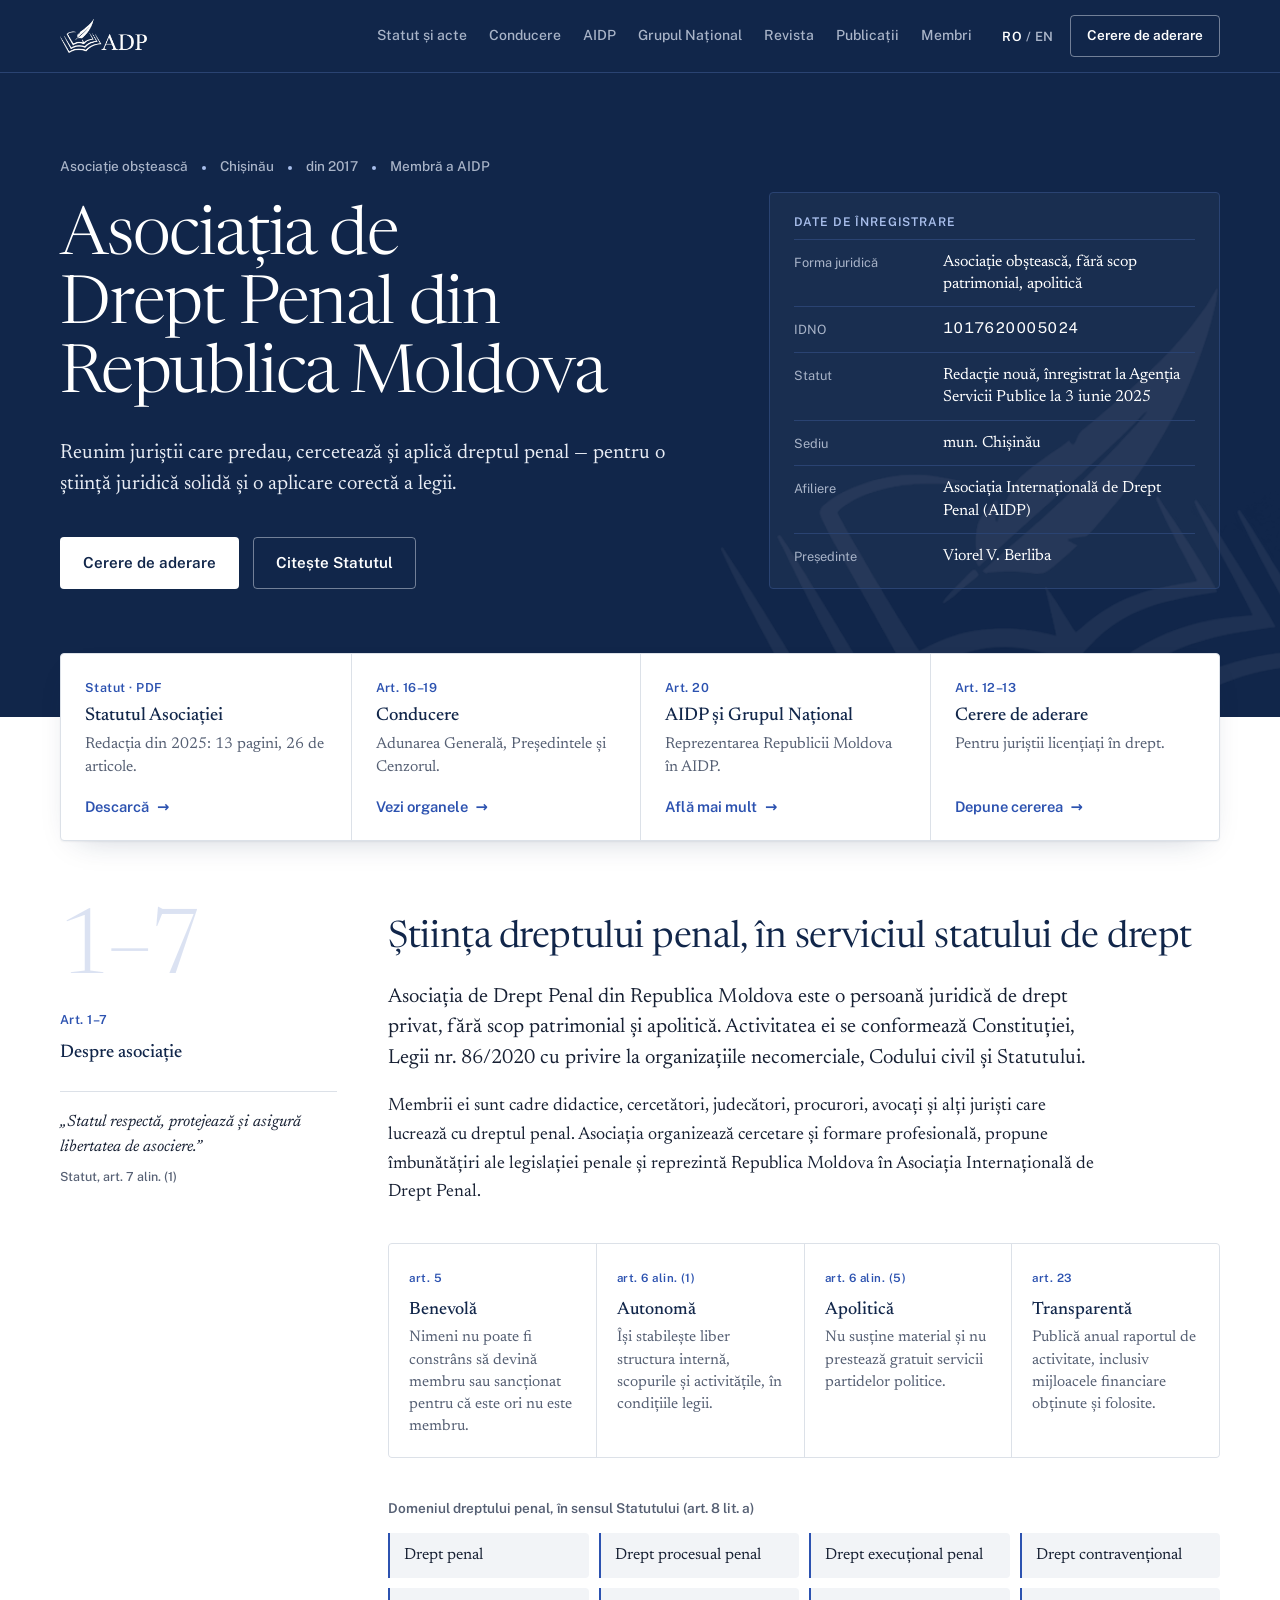
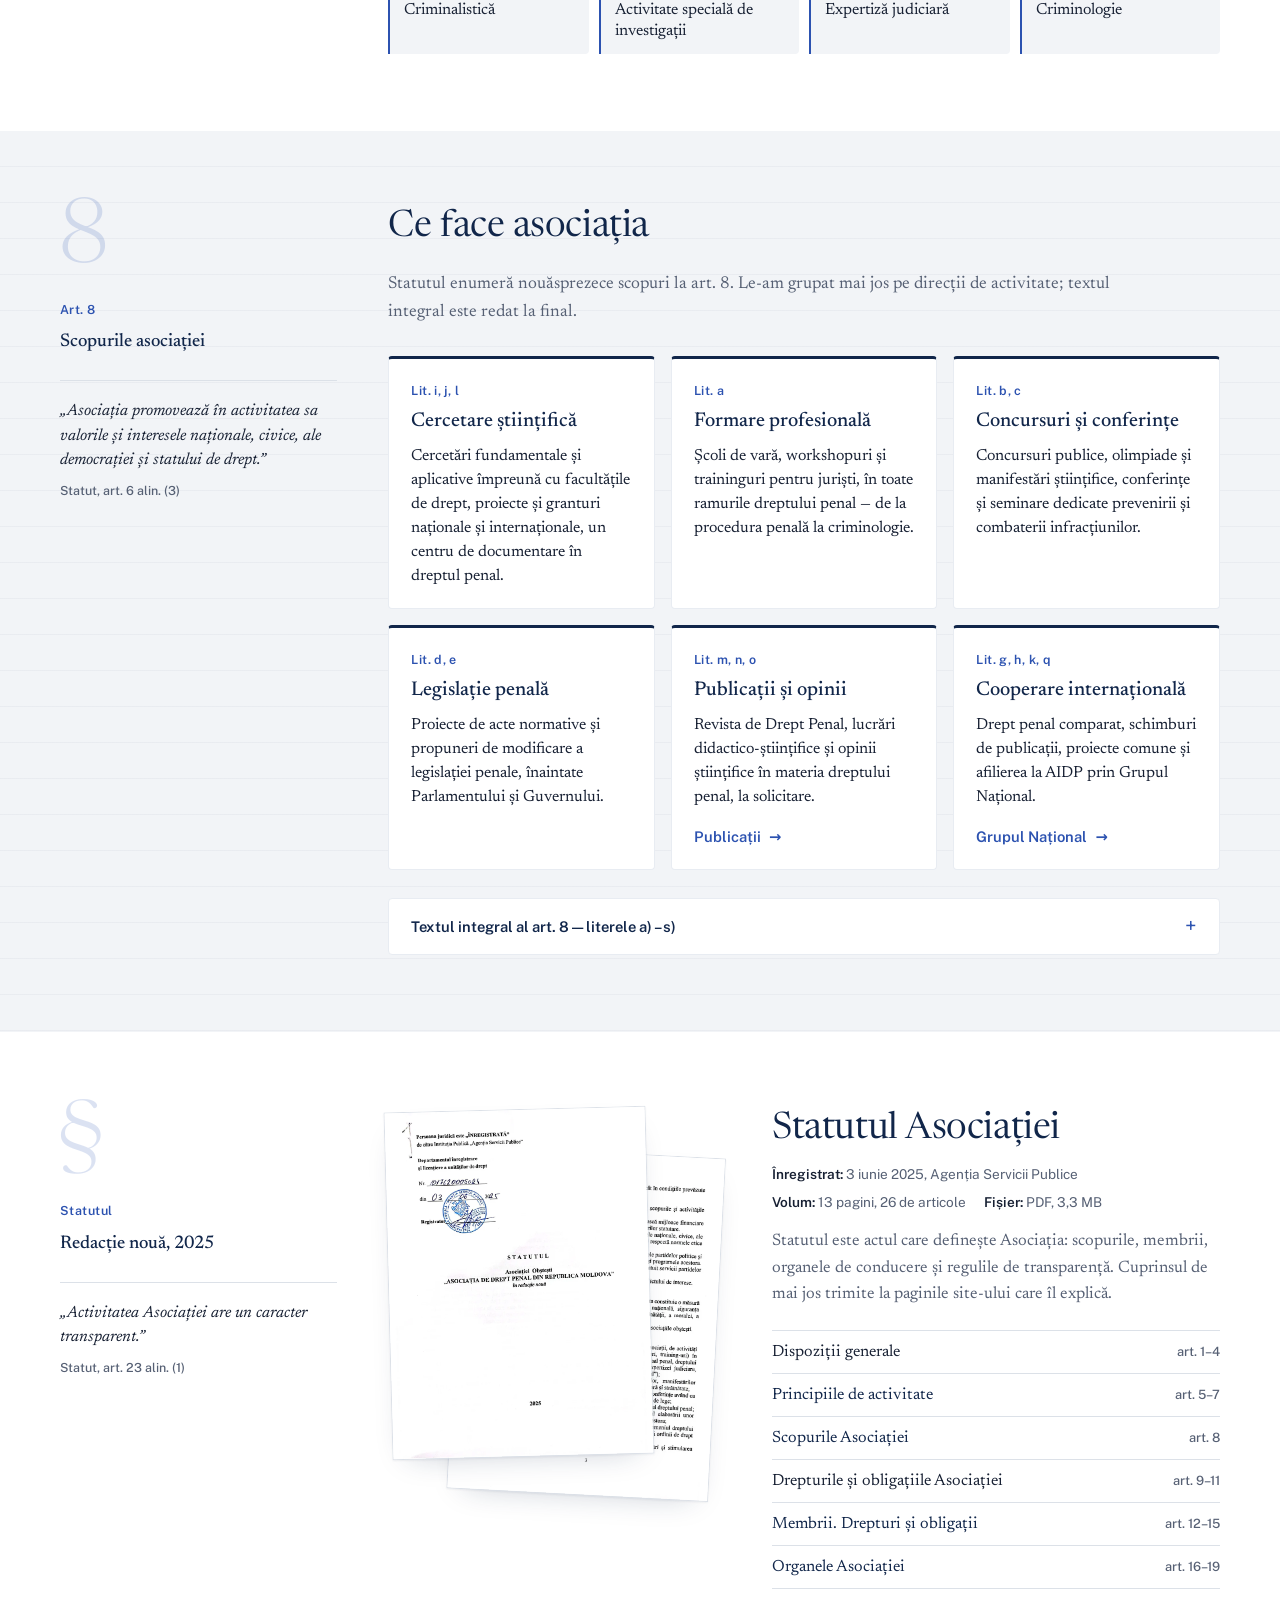
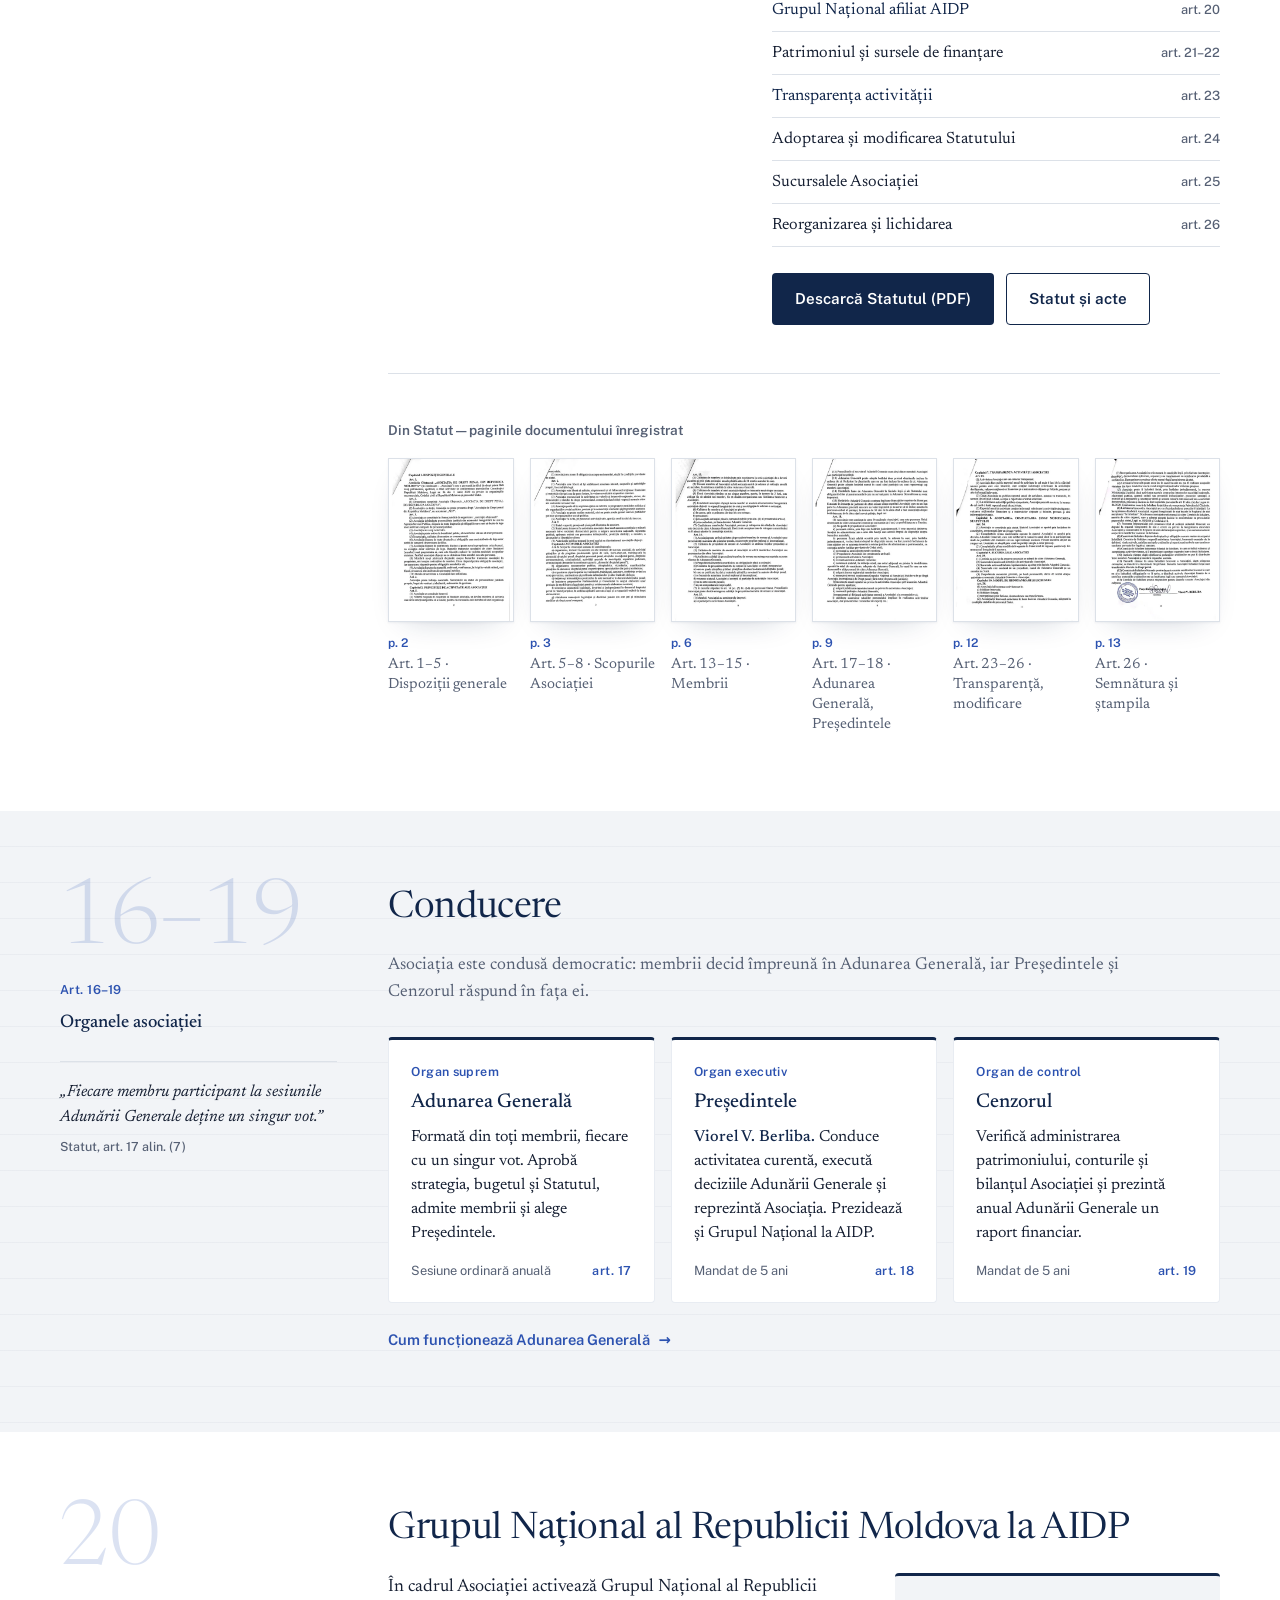
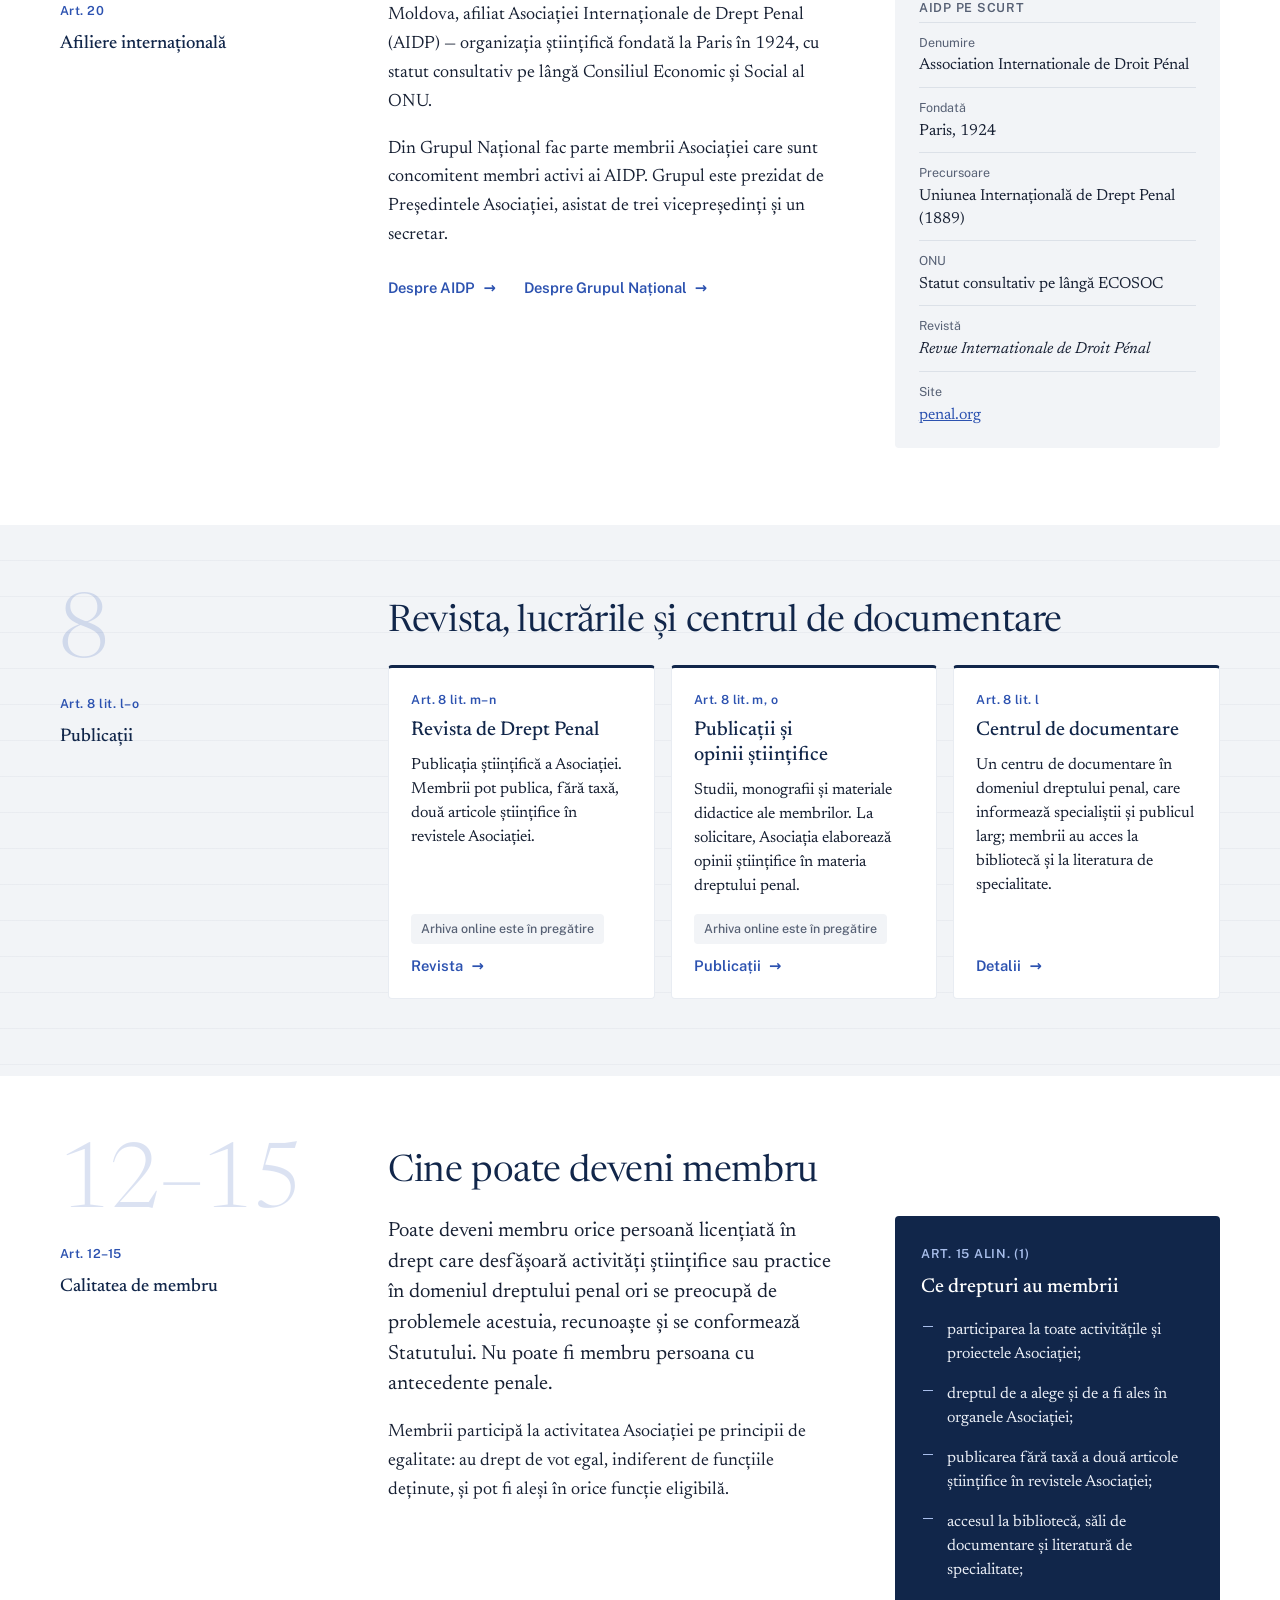
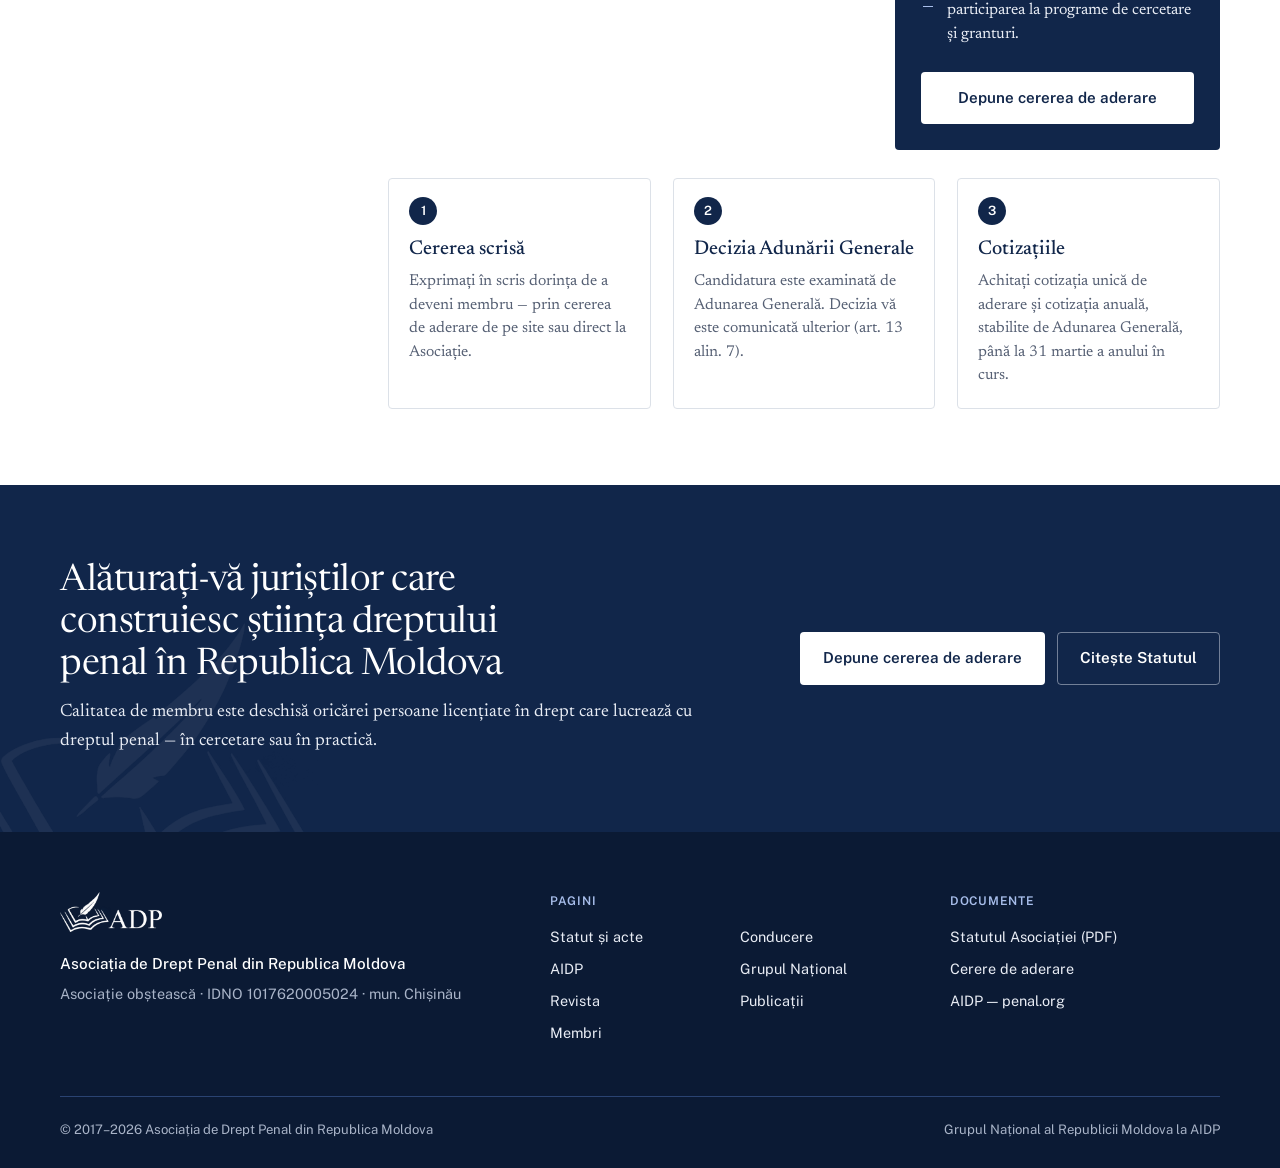
==== index.html @ d029c0fa "Redesign site around the Statute: light, dense, institutional Replace the dark cinematic theme, gold" ====
<!DOCTYPE html>
<html lang="ro" class="no-js">
<head>
<meta charset="UTF-8" />
<meta name="viewport" content="width=device-width, initial-scale=1" />
<title data-i18n="meta.index">Asociația de Drept Penal din Republica Moldova</title>
<meta name="description" content="Asociația de Drept Penal din Republica Moldova (ADP) — asociație obștească științifică și apolitică a juriștilor din domeniul dreptului penal. Grupul Național al Republicii Moldova la AIDP." />
<meta name="theme-color" content="#11264a" />
<meta property="og:title" content="Asociația de Drept Penal din Republica Moldova" />
<meta property="og:description" content="Asociația de Drept Penal din Republica Moldova (ADP) — asociație obștească științifică și apolitică a juriștilor din domeniul dreptului penal. Grupul Național al Republicii Moldova la AIDP." />
<meta property="og:type" content="website" />
<meta property="og:image" content="https://adprm.md/assets/img/og.png" />
<link rel="icon" type="image/png" href="assets/img/favicon.png" />
<link rel="preconnect" href="https://fonts.googleapis.com" />
<link rel="preconnect" href="https://fonts.gstatic.com" crossorigin />
<link href="https://fonts.googleapis.com/css2?family=Newsreader:ital,opsz,wght@0,6..72,300..600;1,6..72,300..500&amp;family=Public+Sans:wght@400;500;600&amp;display=swap" rel="stylesheet" />
<link rel="stylesheet" href="assets/css/styles.css" />
<script>document.documentElement.className="js";</script>
</head>
<body>
<a class="skip" href="#continut" data-i18n="ui.skip">Salt la conținut</a>
<header class="site-header" id="header">
  <div class="wrap site-header__bar">
    <a class="brand" href="index.html" aria-label="Asociația de Drept Penal — pagina principală"><img src="assets/img/adp-logo-alb.png" alt="ADP" width="87" height="34" /></a>
    <nav class="menu" id="menu" aria-label="Navigare principală">
      <a href="acte.html" data-i18n="nav.acte">Statut și acte</a>
      <a href="conducere.html" data-i18n="nav.conducere">Conducere</a>
      <a href="aidp.html" data-i18n="nav.aidp">AIDP</a>
      <a href="grup-national.html" data-i18n="nav.gn">Grupul Național</a>
      <a href="revista.html" data-i18n="nav.revista">Revista</a>
      <a href="publicatii.html" data-i18n="nav.publicatii">Publicații</a>
      <a href="membri.html" data-i18n="nav.membri">Membri</a>
      <a class="menu__cta" href="membri.html#aderare" data-i18n="nav.cta">Cerere de aderare</a>
    </nav>
    <div class="tools">
      <button class="lang" id="lang" type="button" aria-label="Schimbă limba / Switch language"><span data-l="ro">RO</span> / <span data-l="en">EN</span></button>
      <a class="btn btn-ghost" href="membri.html#aderare" data-i18n="nav.cta">Cerere de aderare</a>
      <button class="burger" id="burger" type="button" aria-label="Meniu" aria-expanded="false" aria-controls="menu"><span></span><span></span><span></span></button>
    </div>
  </div>
</header>
<main id="continut">
<section class="hero">
  <img class="hero__mark" src="assets/img/adp-semn-alb.png" alt="" aria-hidden="true" width="574" height="481" />
  <div class="wrap hero__grid">
    <div>
      <p class="hero__kicker"><span data-i18n="hero.k1">Asociație obștească</span><span data-i18n="hero.k2">Chișinău</span><span data-i18n="hero.k3">din 2017</span><span data-i18n="hero.k4">Membră a AIDP</span></p>
      <h1 class="display" data-i18n="hero.title">Asociația de Drept Penal din Republica Moldova</h1>
      <p class="hero__lead" data-i18n="hero.lead">Reunim juriștii care predau, cercetează și aplică dreptul penal — pentru o știință juridică solidă și o aplicare corectă a legii.</p>
      <div class="hero__actions">
        <a class="btn btn-light" href="membri.html#aderare" data-i18n="hero.cta1">Cerere de aderare</a>
        <a class="btn btn-ghost" href="assets/docs/statutul-adp-2025.pdf" data-i18n="hero.cta2">Citește Statutul</a>
      </div>
    </div>
    <div class="registry">
      <p class="registry__title" data-i18n="reg.title">Date de înregistrare</p>
      <dl>
        <div><dt data-i18n="reg.form.k">Forma juridică</dt><dd data-i18n="reg.form.v">Asociație obștească, fără scop patrimonial, apolitică</dd></div>
        <div><dt>IDNO</dt><dd class="num">1017620005024</dd></div>
        <div><dt data-i18n="reg.statut.k">Statut</dt><dd data-i18n="reg.statut.v">Redacție nouă, înregistrat la Agenția Servicii Publice la 3 iunie 2025</dd></div>
        <div><dt data-i18n="reg.seat.k">Sediu</dt><dd data-i18n="reg.seat.v">mun. Chișinău</dd></div>
        <div><dt data-i18n="reg.aff.k">Afiliere</dt><dd data-i18n="reg.aff.v">Asociația Internațională de Drept Penal (AIDP)</dd></div>
        <div><dt data-i18n="reg.pres.k">Președinte</dt><dd>Viorel V. Berliba</dd></div>
      </dl>
    </div>
  </div>
</section>

<div class="quick">
  <div class="wrap">
    <nav class="quick__grid" aria-label="Acces rapid">
      <a href="assets/docs/statutul-adp-2025.pdf"><span class="cite" data-i18n="q.1.tag">Statut · PDF</span><span class="h3" data-i18n="q.1.t">Statutul Asociației</span><p data-i18n="q.1.d">Redacția din 2025: 13 pagini, 26 de articole.</p><span class="arrow" data-i18n="q.1.l">Descarcă</span></a>
      <a href="conducere.html"><span class="cite" data-i18n="q.2.tag">Art. 16–19</span><span class="h3" data-i18n="q.2.t">Conducere</span><p data-i18n="q.2.d">Adunarea Generală, Președintele și Cenzorul.</p><span class="arrow" data-i18n="q.2.l">Vezi organele</span></a>
      <a href="grup-national.html"><span class="cite" data-i18n="q.3.tag">Art. 20</span><span class="h3" data-i18n="q.3.t">AIDP și Grupul Național</span><p data-i18n="q.3.d">Reprezentarea Republicii Moldova în AIDP.</p><span class="arrow" data-i18n="q.3.l">Află mai mult</span></a>
      <a href="membri.html#aderare"><span class="cite" data-i18n="q.4.tag">Art. 12–13</span><span class="h3" data-i18n="q.4.t">Cerere de aderare</span><p data-i18n="q.4.d">Pentru juriștii licențiați în drept.</p><span class="arrow" data-i18n="q.4.l">Depune cererea</span></a>
    </nav>
  </div>
</div>

<section class="sec" id="despre">
  <div class="wrap folio">
    <div class="folio__margin"><div class="folio__margin-inner">
      <span class="folio__num" aria-hidden="true">1–7</span>
      <span class="cite" data-i18n="home.about.c">Art. 1–7</span>
      <span class="cite-name" data-i18n="home.about.n">Despre asociație</span>
      <p class="gloss"><q data-i18n="gl.art7">Statul respectă, protejează și asigură libertatea de asociere.</q><span data-i18n="gl.art7.src">Statut, art. 7 alin. (1)</span></p>
    </div></div>
    <div class="folio__main">
      <h2 class="h2" data-i18n="home.about.t">Știința dreptului penal, în serviciul statului de drept</h2>
      <div class="prose">
        <p class="lead" data-i18n="home.about.p1">Asociația de Drept Penal din Republica Moldova este o persoană juridică de drept privat, fără scop patrimonial și apolitică. Activitatea ei se conformează Constituției, Legii nr. 86/2020 cu privire la organizațiile necomerciale, Codului civil și Statutului.</p>
        <p data-i18n="home.about.p2">Membrii ei sunt cadre didactice, cercetători, judecători, procurori, avocați și alți juriști care lucrează cu dreptul penal. Asociația organizează cercetare și formare profesională, propune îmbunătățiri ale legislației penale și reprezintă Republica Moldova în Asociația Internațională de Drept Penal.</p>
      </div>
      <ul class="principles">
        <li><span class="cite" data-i18n="pr.art.1">art. 5</span><h3 class="h3" data-i18n="pr.1.t">Benevolă</h3><p data-i18n="pr.1.d">Nimeni nu poate fi constrâns să devină membru sau sancționat pentru că este ori nu este membru.</p></li>
        <li><span class="cite" data-i18n="pr.art.2">art. 6 alin. (1)</span><h3 class="h3" data-i18n="pr.2.t">Autonomă</h3><p data-i18n="pr.2.d">Își stabilește liber structura internă, scopurile și activitățile, în condițiile legii.</p></li>
        <li><span class="cite" data-i18n="pr.art.3">art. 6 alin. (5)</span><h3 class="h3" data-i18n="pr.3.t">Apolitică</h3><p data-i18n="pr.3.d">Nu susține material și nu prestează gratuit servicii partidelor politice.</p></li>
        <li><span class="cite" data-i18n="pr.art.4">art. 23</span><h3 class="h3" data-i18n="pr.4.t">Transparentă</h3><p data-i18n="pr.4.d">Publică anual raportul de activitate, inclusiv mijloacele financiare obținute și folosite.</p></li>
      </ul>
      <p class="domains-label" data-i18n="dom.label">Domeniul dreptului penal, în sensul Statutului (art. 8 lit. a)</p>
      <ul class="domains">
        <li><span data-i18n="dom.1">Drept penal</span></li>
        <li><span data-i18n="dom.2">Drept procesual penal</span></li>
        <li><span data-i18n="dom.3">Drept execuțional penal</span></li>
        <li><span data-i18n="dom.4">Drept contravențional</span></li>
        <li><span data-i18n="dom.5">Criminalistică</span></li>
        <li><span data-i18n="dom.6">Activitate specială de investigații</span></li>
        <li><span data-i18n="dom.7">Expertiză judiciară</span></li>
        <li><span data-i18n="dom.8">Criminologie</span></li>
      </ul>
    </div>
  </div>
</section>

<section class="sec sec-tint" id="activitate">
  <div class="wrap folio">
    <div class="folio__margin"><div class="folio__margin-inner">
      <span class="folio__num" aria-hidden="true">8</span>
      <span class="cite" data-i18n="home.goals.c">Art. 8</span>
      <span class="cite-name" data-i18n="home.goals.n">Scopurile asociației</span>
      <p class="gloss"><q data-i18n="gl.art6">Asociația promovează în activitatea sa valorile și interesele naționale, civice, ale democrației și statului de drept.</q><span data-i18n="gl.art6.src">Statut, art. 6 alin. (3)</span></p>
    </div></div>
    <div class="folio__main">
      <h2 class="h2" data-i18n="home.goals.t">Ce face asociația</h2>
      <p class="intro" data-i18n="home.goals.p">Statutul enumeră nouăsprezece scopuri la art. 8. Le-am grupat mai jos pe direcții de activitate; textul integral este redat la final.</p>
      <div class="cards">
        <article class="card"><span class="card__tag" data-i18n="act.1.tag">Lit. i, j, l</span><h3 class="h3" data-i18n="act.1.t">Cercetare științifică</h3><p data-i18n="act.1.d">Cercetări fundamentale și aplicative împreună cu facultățile de drept, proiecte și granturi naționale și internaționale, un centru de documentare în dreptul penal.</p></article>
        <article class="card"><span class="card__tag" data-i18n="act.2.tag">Lit. a</span><h3 class="h3" data-i18n="act.2.t">Formare profesională</h3><p data-i18n="act.2.d">Școli de vară, workshopuri și traininguri pentru juriști, în toate ramurile dreptului penal — de la procedura penală la criminologie.</p></article>
        <article class="card"><span class="card__tag" data-i18n="act.3.tag">Lit. b, c</span><h3 class="h3" data-i18n="act.3.t">Concursuri și conferințe</h3><p data-i18n="act.3.d">Concursuri publice, olimpiade și manifestări științifice, conferințe și seminare dedicate prevenirii și combaterii infracțiunilor.</p></article>
        <article class="card"><span class="card__tag" data-i18n="act.4.tag">Lit. d, e</span><h3 class="h3" data-i18n="act.4.t">Legislație penală</h3><p data-i18n="act.4.d">Proiecte de acte normative și propuneri de modificare a legislației penale, înaintate Parlamentului și Guvernului.</p></article>
        <article class="card"><span class="card__tag" data-i18n="act.5.tag">Lit. m, n, o</span><h3 class="h3" data-i18n="act.5.t">Publicații și opinii</h3><p data-i18n="act.5.d">Revista de Drept Penal, lucrări didactico-științifice și opinii științifice în materia dreptului penal, la solicitare.</p><div class="card__foot"><a class="arrow" href="publicatii.html" data-i18n="act.l5">Publicații</a></div></article>
        <article class="card"><span class="card__tag" data-i18n="act.6.tag">Lit. g, h, k, q</span><h3 class="h3" data-i18n="act.6.t">Cooperare internațională</h3><p data-i18n="act.6.d">Drept penal comparat, schimburi de publicații, proiecte comune și afilierea la AIDP prin Grupul Național.</p><div class="card__foot"><a class="arrow" href="grup-national.html" data-i18n="act.l6">Grupul Național</a></div></article>
      </div>
      <details class="fulltext">
        <summary><span data-i18n="art8.full">Textul integral al art. 8 — literele a) – s)</span></summary>
        <ol class="lit">
          <li><span class="lit__m">a)</span><p data-i18n="art8.a">organizarea de activități științifice și de pregătire profesională — școli de vară, workshopuri, traininguri — în domeniul dreptului penal;</p></li>
          <li><span class="lit__m">b)</span><p data-i18n="art8.b">organizarea de concursuri publice, olimpiade și manifestări științifice cu participarea specialiștilor din țară și din străinătate;</p></li>
          <li><span class="lit__m">c)</span><p data-i18n="art8.c">evenimente, seminare și conferințe având ca scop prevenirea, combaterea și profilaxia infracțiunilor;</p></li>
          <li><span class="lit__m">d)</span><p data-i18n="art8.d">inițierea și îmbunătățirea proiectelor de acte normative în domeniul dreptului penal;</p></li>
          <li><span class="lit__m">e)</span><p data-i18n="art8.e">înaintarea către Parlament și Guvern a propunerilor de modificare a legislației penale și colaborarea la elaborarea acestora;</p></li>
          <li><span class="lit__m">f)</span><p data-i18n="art8.f">stimularea cunoașterii legislației, doctrinei și jurisprudenței penale în rândul juriștilor, pentru aplicarea corectă a legii;</p></li>
          <li><span class="lit__m">g)</span><p data-i18n="art8.g">stimularea cunoașterii legislației și doctrinei penale din alte țări și a studiilor de drept penal comparat;</p></li>
          <li><span class="lit__m">h)</span><p data-i18n="art8.h">colaborarea cu asociații naționale și internaționale de profil, inclusiv prin schimburi de publicații;</p></li>
          <li><span class="lit__m">i)</span><p data-i18n="art8.i">participarea la proiecte de cercetare și granturi cu finanțare națională sau internațională;</p></li>
          <li><span class="lit__m">j)</span><p data-i18n="art8.j">cercetări fundamentale și aplicative în domeniul dreptului penal, în colaborare cu instituțiile de învățământ superior juridic;</p></li>
          <li><span class="lit__m">k)</span><p data-i18n="art8.k">afilierea la asociații naționale și internaționale de profil și încurajarea membrilor să li se alăture;</p></li>
          <li><span class="lit__m">l)</span><p data-i18n="art8.l">organizarea unui centru de documentare în domeniul dreptului penal, deschis specialiștilor și publicului larg;</p></li>
          <li><span class="lit__m">m)</span><p data-i18n="art8.m">editarea revistei Asociației și a lucrărilor cu caracter didactico-științific în materia dreptului penal;</p></li>
          <li><span class="lit__m">n)</span><p data-i18n="art8.n">difuzarea Revistei de Drept Penal și sprijinirea procurării de literatură juridică penală națională și străină;</p></li>
          <li><span class="lit__m">o)</span><p data-i18n="art8.o">elaborarea de opinii științifice și aplicative în materia dreptului penal, la solicitare;</p></li>
          <li><span class="lit__m">p)</span><p data-i18n="art8.p">implementarea de proiecte de dezvoltare transfrontalieră, social-economică și umanitară;</p></li>
          <li><span class="lit__m">q)</span><p data-i18n="art8.q">cooperarea și participarea la proiecte comune cu asociațiile internaționale și naționale;</p></li>
          <li><span class="lit__m">r)</span><p data-i18n="art8.r">oferirea de consultații juridice refugiaților și păturilor socialmente vulnerabile;</p></li>
          <li><span class="lit__m">s)</span><p data-i18n="art8.s">servicii de consultanță în elaborarea și implementarea proiectelor de dezvoltare social-economică, juridică și umanitară.</p></li>
        </ol>
      </details>
    </div>
  </div>
</section>

<section class="sec" id="statut">
  <div class="wrap folio">
    <div class="folio__margin"><div class="folio__margin-inner">
      <span class="folio__num" aria-hidden="true">§</span>
      <span class="cite" data-i18n="home.st.c">Statutul</span>
      <span class="cite-name" data-i18n="home.st.n">Redacție nouă, 2025</span>
      <p class="gloss"><q data-i18n="gl.art23">Activitatea Asociației are un caracter transparent.</q><span data-i18n="gl.art23.src">Statut, art. 23 alin. (1)</span></p>
    </div></div>
    <div class="folio__main">
      <div class="statute">
        <div class="stack">
          <a href="assets/docs/statutul-adp-2025.pdf" aria-label="Statutul Asociației (PDF)">
            <img class="stack__back" src="assets/img/statut-pagina3.webp" width="900" height="1183" alt="" loading="lazy" />
            <img class="stack__front" src="assets/img/statut-coperta.webp" width="900" height="1197" alt="Coperta Statutului, cu ștampila Agenției Servicii Publice" loading="lazy" />
          </a>
        </div>
        <div>
          <h2 class="h2" data-i18n="home.st.t">Statutul Asociației</h2>
          <p class="meta-line"><span><b data-i18n="sm.reg.k">Înregistrat:</b> <span data-i18n="sm.reg.v">3 iunie 2025, Agenția Servicii Publice</span></span><span><b data-i18n="sm.len.k">Volum:</b> <span data-i18n="sm.len.v">13 pagini, 26 de articole</span></span><span><b data-i18n="sm.file.k">Fișier:</b> PDF, 3,3 MB</span></p>
          <p class="muted" style="margin-top:14px;font-size:1.04rem" data-i18n="home.st.p">Statutul este actul care definește Asociația: scopurile, membrii, organele de conducere și regulile de transparență. Cuprinsul de mai jos trimite la paginile site-ului care îl explică.</p>
      <ol class="toc">
        <li><span style="font:inherit;color:inherit;padding:0;white-space:normal" data-i18n="toc.1">Dispoziții generale</span><span>art. 1–4</span></li>
        <li><a href="index.html#despre" data-i18n="toc.2">Principiile de activitate</a><span>art. 5–7</span></li>
        <li><a href="index.html#activitate" data-i18n="toc.3">Scopurile Asociației</a><span>art. 8</span></li>
        <li><span style="font:inherit;color:inherit;padding:0;white-space:normal" data-i18n="toc.4">Drepturile și obligațiile Asociației</span><span>art. 9–11</span></li>
        <li><a href="membri.html" data-i18n="toc.5">Membrii. Drepturi și obligații</a><span>art. 12–15</span></li>
        <li><a href="conducere.html" data-i18n="toc.6">Organele Asociației</a><span>art. 16–19</span></li>
        <li><a href="grup-national.html" data-i18n="toc.7">Grupul Național afiliat AIDP</a><span>art. 20</span></li>
        <li><span style="font:inherit;color:inherit;padding:0;white-space:normal" data-i18n="toc.8">Patrimoniul și sursele de finanțare</span><span>art. 21–22</span></li>
        <li><a href="acte.html#rapoarte" data-i18n="toc.9">Transparența activității</a><span>art. 23</span></li>
        <li><span style="font:inherit;color:inherit;padding:0;white-space:normal" data-i18n="toc.10">Adoptarea și modificarea Statutului</span><span>art. 24</span></li>
        <li><span style="font:inherit;color:inherit;padding:0;white-space:normal" data-i18n="toc.11">Sucursalele Asociației</span><span>art. 25</span></li>
        <li><span style="font:inherit;color:inherit;padding:0;white-space:normal" data-i18n="toc.12">Reorganizarea și lichidarea</span><span>art. 26</span></li>
      </ol>
          <div class="btns">
            <a class="btn btn-primary" href="assets/docs/statutul-adp-2025.pdf" download data-i18n="home.st.b1">Descarcă Statutul (PDF)</a>
            <a class="btn btn-line" href="acte.html" data-i18n="home.st.b2">Statut și acte</a>
          </div>
        </div>
      </div>
      <div class="pages">
        <p class="domains-label" data-i18n="strip.label">Din Statut — paginile documentului înregistrat</p>
        <ol class="pages__row">
          <li><a href="assets/docs/statutul-adp-2025.pdf"><img src="assets/img/statut-p02.webp" width="420" height="552" alt="" loading="lazy" /><span class="pages__p">p. 2</span><span class="pages__d" data-i18n="strip.2">Art. 1–5 · Dispoziții generale</span></a></li>
          <li><a href="assets/docs/statutul-adp-2025.pdf"><img src="assets/img/statut-p03.webp" width="420" height="552" alt="" loading="lazy" /><span class="pages__p">p. 3</span><span class="pages__d" data-i18n="strip.3">Art. 5–8 · Scopurile Asociației</span></a></li>
          <li><a href="assets/docs/statutul-adp-2025.pdf"><img src="assets/img/statut-p06.webp" width="420" height="552" alt="" loading="lazy" /><span class="pages__p">p. 6</span><span class="pages__d" data-i18n="strip.6">Art. 13–15 · Membrii</span></a></li>
          <li><a href="assets/docs/statutul-adp-2025.pdf"><img src="assets/img/statut-p09.webp" width="420" height="552" alt="" loading="lazy" /><span class="pages__p">p. 9</span><span class="pages__d" data-i18n="strip.9">Art. 17–18 · Adunarea Generală, Președintele</span></a></li>
          <li><a href="assets/docs/statutul-adp-2025.pdf"><img src="assets/img/statut-p12.webp" width="420" height="552" alt="" loading="lazy" /><span class="pages__p">p. 12</span><span class="pages__d" data-i18n="strip.12">Art. 23–26 · Transparență, modificare</span></a></li>
          <li><a href="assets/docs/statutul-adp-2025.pdf"><img src="assets/img/statut-p13.webp" width="420" height="552" alt="" loading="lazy" /><span class="pages__p">p. 13</span><span class="pages__d" data-i18n="strip.13">Art. 26 · Semnătura și ștampila</span></a></li>
        </ol>
      </div>
    </div>
  </div>
</section>

<section class="sec sec-tint" id="conducere">
  <div class="wrap folio">
    <div class="folio__margin"><div class="folio__margin-inner">
      <span class="folio__num" aria-hidden="true">16–19</span>
      <span class="cite" data-i18n="home.gov.c">Art. 16–19</span>
      <span class="cite-name" data-i18n="home.gov.n">Organele asociației</span>
      <p class="gloss"><q data-i18n="gl.art17">Fiecare membru participant la sesiunile Adunării Generale deține un singur vot.</q><span data-i18n="gl.art17.src">Statut, art. 17 alin. (7)</span></p>
    </div></div>
    <div class="folio__main">
      <h2 class="h2" data-i18n="home.gov.t">Conducere</h2>
      <p class="intro" data-i18n="home.gov.p">Asociația este condusă democratic: membrii decid împreună în Adunarea Generală, iar Președintele și Cenzorul răspund în fața ei.</p>
      <div class="cards">
        <article class="card"><span class="card__tag" data-i18n="org.1.tag">Organ suprem</span><h3 class="h3" data-i18n="org.1.t">Adunarea Generală</h3><p data-i18n="org.1.d">Formată din toți membrii, fiecare cu un singur vot. Aprobă strategia, bugetul și Statutul, admite membrii și alege Președintele.</p><div class="card__foot"><span class="card__meta" data-i18n="org.1.m">Sesiune ordinară anuală</span><span class="cite" data-i18n="org.1.a">art. 17</span></div></article>
        <article class="card"><span class="card__tag" data-i18n="org.2.tag">Organ executiv</span><h3 class="h3" data-i18n="org.2.t">Președintele</h3><p data-i18n="org.2.d"><b>Viorel V. Berliba.</b> Conduce activitatea curentă, execută deciziile Adunării Generale și reprezintă Asociația. Prezidează și Grupul Național la AIDP.</p><div class="card__foot"><span class="card__meta" data-i18n="org.2.m">Mandat de 5 ani</span><span class="cite" data-i18n="org.2.a">art. 18</span></div></article>
        <article class="card"><span class="card__tag" data-i18n="org.3.tag">Organ de control</span><h3 class="h3" data-i18n="org.3.t">Cenzorul</h3><p data-i18n="org.3.d">Verifică administrarea patrimoniului, conturile și bilanțul Asociației și prezintă anual Adunării Generale un raport financiar.</p><div class="card__foot"><span class="card__meta" data-i18n="org.3.m">Mandat de 5 ani</span><span class="cite" data-i18n="org.3.a">art. 19</span></div></article>
      </div>
      <p style="margin-top:24px"><a class="arrow" href="conducere.html" data-i18n="home.gov.more">Cum funcționează Adunarea Generală</a></p>
    </div>
  </div>
</section>

<section class="sec" id="aidp">
  <div class="wrap folio">
    <div class="folio__margin"><div class="folio__margin-inner">
      <span class="folio__num" aria-hidden="true">20</span>
      <span class="cite" data-i18n="home.aidp.c">Art. 20</span>
      <span class="cite-name" data-i18n="home.aidp.n">Afiliere internațională</span>
      
    </div></div>
    <div class="folio__main">
      <h2 class="h2" data-i18n="home.aidp.t">Grupul Național al Republicii Moldova la AIDP</h2>
      <div class="split">
        <div>
          <div class="prose">
            <p data-i18n="home.aidp.p">În cadrul Asociației activează Grupul Național al Republicii Moldova, afiliat Asociației Internaționale de Drept Penal (AIDP) — organizația științifică fondată la Paris în 1924, cu statut consultativ pe lângă Consiliul Economic și Social al ONU.</p>
            <p data-i18n="home.aidp.p2">Din Grupul Național fac parte membrii Asociației care sunt concomitent membri activi ai AIDP. Grupul este prezidat de Președintele Asociației, asistat de trei vicepreședinți și un secretar.</p>
          </div>
          <div class="btns" style="gap:28px"><a class="arrow" href="aidp.html" data-i18n="home.aidp.l1">Despre AIDP</a><a class="arrow" href="grup-national.html" data-i18n="home.aidp.l2">Despre Grupul Național</a></div>
        </div>
      <dl class="facts"><span class="label" data-i18n="aidp.f">AIDP pe scurt</span>
        <div><dt data-i18n="aidp.f1.k">Denumire</dt><dd>Association Internationale de Droit Pénal</dd></div>
        <div><dt data-i18n="aidp.f2.k">Fondată</dt><dd data-i18n="aidp.f2.v">Paris, 1924</dd></div>
        <div><dt data-i18n="aidp.f3.k">Precursoare</dt><dd data-i18n="aidp.f3.v">Uniunea Internațională de Drept Penal (1889)</dd></div>
        <div><dt data-i18n="aidp.f4.k">ONU</dt><dd data-i18n="aidp.f4.v">Statut consultativ pe lângă ECOSOC</dd></div>
        <div><dt data-i18n="aidp.f5.k">Revistă</dt><dd><i>Revue Internationale de Droit Pénal</i></dd></div>
        <div><dt data-i18n="aidp.f6.k">Site</dt><dd><a href="https://www.penal.org" rel="noopener" target="_blank">penal.org</a></dd></div>
      </dl>
      </div>
    </div>
  </div>
</section>

<section class="sec sec-tint" id="publicatii">
  <div class="wrap folio">
    <div class="folio__margin"><div class="folio__margin-inner">
      <span class="folio__num" aria-hidden="true">8</span>
      <span class="cite" data-i18n="home.pub.c">Art. 8 lit. l–o</span>
      <span class="cite-name" data-i18n="home.pub.n">Publicații</span>
      
    </div></div>
    <div class="folio__main">
      <h2 class="h2" data-i18n="home.pub.t">Revista, lucrările și centrul de documentare</h2>
      <div class="cards">
        <article class="card"><span class="card__tag" data-i18n="pubc.1.tag">Art. 8 lit. m–n</span><h3 class="h3" data-i18n="pubc.1.t">Revista de Drept Penal</h3><p data-i18n="pubc.1.d">Publicația științifică a Asociației. Membrii pot publica, fără taxă, două articole științifice în revistele Asociației.</p><div class="card__foot"><span class="status" data-i18n="status.prep">Arhiva online este în pregătire</span><a class="arrow" href="revista.html" data-i18n="pub.c1.l">Revista</a></div></article>
        <article class="card"><span class="card__tag" data-i18n="pubc.2.tag">Art. 8 lit. m, o</span><h3 class="h3" data-i18n="pubc.2.t">Publicații și opinii științifice</h3><p data-i18n="pubc.2.d">Studii, monografii și materiale didactice ale membrilor. La solicitare, Asociația elaborează opinii științifice în materia dreptului penal.</p><div class="card__foot"><span class="status" data-i18n="status.prep">Arhiva online este în pregătire</span><a class="arrow" href="publicatii.html" data-i18n="pub.c2.l">Publicații</a></div></article>
        <article class="card"><span class="card__tag" data-i18n="pubc.3.tag">Art. 8 lit. l</span><h3 class="h3" data-i18n="pubc.3.t">Centrul de documentare</h3><p data-i18n="pubc.3.d">Un centru de documentare în domeniul dreptului penal, care informează specialiștii și publicul larg; membrii au acces la bibliotecă și la literatura de specialitate.</p><div class="card__foot"><a class="arrow" href="publicatii.html#documentare" data-i18n="pub.c3.l">Detalii</a></div></article>
      </div>
    </div>
  </div>
</section>

<section class="sec" id="membri">
  <div class="wrap folio">
    <div class="folio__margin"><div class="folio__margin-inner">
      <span class="folio__num" aria-hidden="true">12–15</span>
      <span class="cite" data-i18n="home.mem.c">Art. 12–15</span>
      <span class="cite-name" data-i18n="home.mem.n">Calitatea de membru</span>
      
    </div></div>
    <div class="folio__main">
      <h2 class="h2" data-i18n="home.mem.t">Cine poate deveni membru</h2>
      <div class="split">
        <div class="prose">
          <p class="lead" data-i18n="mem.elig">Poate deveni membru orice persoană licențiată în drept care desfășoară activități științifice sau practice în domeniul dreptului penal ori se preocupă de problemele acestuia, recunoaște și se conformează Statutului. Nu poate fi membru persoana cu antecedente penale.</p>
          <p data-i18n="home.mem.p2">Membrii participă la activitatea Asociației pe principii de egalitate: au drept de vot egal, indiferent de funcțiile deținute, și pot fi aleși în orice funcție eligibilă.</p>
        </div>
        <aside class="box">
          <span class="label" data-i18n="rb.label">Art. 15 alin. (1)</span>
          <h3 class="h3" data-i18n="rb.t">Ce drepturi au membrii</h3>
          <ul class="list">
            <li data-i18n="rb.1">participarea la toate activitățile și proiectele Asociației;</li>
            <li data-i18n="rb.2">dreptul de a alege și de a fi ales în organele Asociației;</li>
            <li data-i18n="rb.3">publicarea fără taxă a două articole științifice în revistele Asociației;</li>
            <li data-i18n="rb.4">accesul la bibliotecă, săli de documentare și literatură de specialitate;</li>
            <li data-i18n="rb.5">participarea la programe de cercetare și granturi.</li>
          </ul>
          <a class="btn btn-light" href="membri.html#aderare" data-i18n="rb.btn">Depune cererea de aderare</a>
        </aside>
      </div>
      <ol class="steps">
        <li><h3 class="h3" data-i18n="step.1.t">Cererea scrisă</h3><p data-i18n="step.1.d">Exprimați în scris dorința de a deveni membru — prin cererea de aderare de pe site sau direct la Asociație.</p></li>
        <li><h3 class="h3" data-i18n="step.2.t">Decizia Adunării Generale</h3><p data-i18n="step.2.d">Candidatura este examinată de Adunarea Generală. Decizia vă este comunicată ulterior (art. 13 alin. 7).</p></li>
        <li><h3 class="h3" data-i18n="step.3.t">Cotizațiile</h3><p data-i18n="step.3.d">Achitați cotizația unică de aderare și cotizația anuală, stabilite de Adunarea Generală, până la 31 martie a anului în curs.</p></li>
      </ol>
    </div>
  </div>
</section>

<section class="band">
  <img class="hero__mark" src="assets/img/adp-semn-alb.png" alt="" aria-hidden="true" width="574" height="481" />
  <div class="wrap band__grid">
    <div>
      <h2 class="h2" data-i18n="band.t">Alăturați-vă juriștilor care construiesc știința dreptului penal în Republica Moldova</h2>
      <p data-i18n="band.p">Calitatea de membru este deschisă oricărei persoane licențiate în drept care lucrează cu dreptul penal — în cercetare sau în practică.</p>
    </div>
    <div class="btns">
      <a class="btn btn-light" href="membri.html#aderare" data-i18n="band.btn">Depune cererea de aderare</a>
      <a class="btn btn-ghost" href="assets/docs/statutul-adp-2025.pdf" data-i18n="band.btn2">Citește Statutul</a>
    </div>
  </div>
</section>
</main>

<footer class="site-footer">
  <div class="wrap">
    <div class="site-footer__grid">
      <div>
        <img src="assets/img/adp-logo-alb.png" alt="ADP" width="102" height="40" loading="lazy" />
        <b data-i18n="foot.name">Asociația de Drept Penal din Republica Moldova</b>
        <p data-i18n="foot.legal">Asociație obștească · IDNO 1017620005024 · mun. Chișinău</p>
      </div>
      <nav class="site-footer__nav" aria-label="Subsol">
        <h2 data-i18n="foot.nav">Pagini</h2>
        <ul>
          <li><a href="acte.html" data-i18n="nav.acte">Statut și acte</a></li>
          <li><a href="conducere.html" data-i18n="nav.conducere">Conducere</a></li>
          <li><a href="aidp.html" data-i18n="nav.aidp">AIDP</a></li>
          <li><a href="grup-national.html" data-i18n="nav.gn">Grupul Național</a></li>
          <li><a href="revista.html" data-i18n="nav.revista">Revista</a></li>
          <li><a href="publicatii.html" data-i18n="nav.publicatii">Publicații</a></li>
          <li><a href="membri.html" data-i18n="nav.membri">Membri</a></li>
        </ul>
      </nav>
      <div>
        <h2 data-i18n="foot.docs">Documente</h2>
        <ul>
          <li><a href="assets/docs/statutul-adp-2025.pdf" data-i18n="foot.statut">Statutul Asociației (PDF)</a></li>
          <li><a href="membri.html#aderare" data-i18n="foot.join">Cerere de aderare</a></li>
          <li><a href="https://www.penal.org" rel="noopener" target="_blank">AIDP — penal.org</a></li>
        </ul>
      </div>
    </div>
    <div class="site-footer__bar">
      <span>© 2017–<span id="year">2026</span> <span data-i18n="foot.rights">Asociația de Drept Penal din Republica Moldova</span></span>
      <span data-i18n="foot.aidp">Grupul Național al Republicii Moldova la AIDP</span>
    </div>
  </div>
</footer>

<script src="assets/js/main.js"></script>
</body>
</html>
---- assets/css/styles.css ----
/* ===================================================================
   ADP — Asociația de Drept Penal din Republica Moldova
   Paper, logo navy and the blue of the official seal.
   Layout follows an annotated legal text: a margin column carries the
   Statute reference and a gloss, the main column carries the content.
   =================================================================== */

:root{
  --navy:#11264a;          /* logo field */
  --navy-deep:#0b1a34;     /* footer */
  --navy-line:#2a4372;     /* rules on navy */
  --paper:#ffffff;
  --paper-2:#f2f4f7;       /* tinted bands */
  --paper-3:#e8ecf2;
  --text:#172033;
  --muted:#566074;
  --rule:#dce1e8;
  --seal:#2c52b0;          /* stamp blue — links, letters, focus */
  --seal-soft:#a8beeb;     /* seal blue on navy */
  --on-navy:#e9edf5;
  --on-navy-muted:#a9b4c8;

  --serif:"Newsreader",Georgia,"Times New Roman",serif;
  --sans:"Public Sans",system-ui,-apple-system,"Segoe UI",sans-serif;

  --wrap:1240px;
  --gutter:clamp(16px,4vw,40px);
  --sec:clamp(48px,6vw,80px);
  --radius:4px;
  --shadow:0 1px 2px rgba(17,38,74,.06),0 12px 32px -18px rgba(17,38,74,.28);
}

*,*::before,*::after{box-sizing:border-box}
*{margin:0;padding:0}
/* The canvas behind the page shows when the browser overscrolls (rubber-band).
   Paint it navy at the top and footer navy at the bottom, and turn the bounce off
   where supported, so the white body never peeks out. */
html{
  scroll-behavior:smooth;-webkit-text-size-adjust:100%;
  background:linear-gradient(to bottom,var(--navy) 0 50%,var(--navy-deep) 50% 100%);
  background-color:var(--navy-deep);
  overscroll-behavior-y:none;
}
@media (prefers-reduced-motion:reduce){html{scroll-behavior:auto}*{transition:none!important}}
body{
  background:var(--paper);
  color:var(--text);
  font-family:var(--serif);
  font-size:1.125rem;
  line-height:1.6;
  font-optical-sizing:auto;
  -webkit-font-smoothing:antialiased;
  text-rendering:optimizeLegibility;
  overflow-x:hidden;
}
img{max-width:100%;height:auto;display:block}
a{color:inherit}
ul,ol{list-style:none}
:focus-visible{outline:2px solid var(--seal);outline-offset:3px;border-radius:2px}
.skip{position:absolute;left:-9999px;top:8px;background:var(--paper);color:var(--navy);padding:8px 14px;font-family:var(--sans);font-size:.9rem;z-index:100}
.skip:focus{left:8px}
[id]{scroll-margin-top:88px}

.wrap{max-width:var(--wrap);margin:0 auto;padding:0 var(--gutter)}

/* ---------- type ---------- */
.display{
  font-family:var(--serif);
  font-weight:340;
  font-size:clamp(2.4rem,5.2vw,4.4rem);
  line-height:1.04;
  letter-spacing:-.018em;
  font-variation-settings:"opsz" 72;
}
.h2{
  font-family:var(--serif);
  font-weight:380;
  font-size:clamp(1.8rem,2.9vw,2.45rem);
  line-height:1.12;
  letter-spacing:-.012em;
  font-variation-settings:"opsz" 60;
  color:var(--navy);
}
.h3{
  font-family:var(--serif);
  font-weight:500;
  font-size:1.25rem;
  line-height:1.25;
  color:var(--navy);
}
.h2,.display,.h3{text-wrap:balance}
.lead{font-size:clamp(1.18rem,1.6vw,1.33rem);line-height:1.5;color:var(--text)}
.prose p+p{margin-top:1em}
.prose a,.link{color:var(--seal);text-decoration:underline;text-decoration-thickness:1px;text-underline-offset:3px}
.prose a:hover,.link:hover{text-decoration-thickness:2px}
.muted{color:var(--muted)}
.label{font-family:var(--sans);font-size:.78rem;font-weight:600;letter-spacing:.06em;text-transform:uppercase;color:var(--muted)}

/* Statute citation — the recurring device */
.cite{
  display:inline-block;
  font-family:var(--sans);
  font-size:.78rem;
  font-weight:600;
  letter-spacing:.04em;
  color:var(--seal);
}
.cite-name{
  display:block;
  margin-top:6px;
  font-family:var(--serif);
  font-size:1.15rem;
  font-weight:500;
  color:var(--navy);
  line-height:1.3;
}
/* gloss: a verbatim line from the Statute in the margin */
.gloss{margin-top:26px;padding:18px 0 0;border-top:1px solid var(--rule);max-width:17em}
.gloss q{display:block;font-style:italic;font-size:1.02rem;line-height:1.5;color:var(--text);quotes:"„" "”"}
.gloss span{display:block;margin-top:8px;font-family:var(--sans);font-size:.78rem;font-weight:500;color:var(--muted)}

/* ---------- buttons ---------- */
.btn{
  display:inline-flex;align-items:center;justify-content:center;gap:10px;
  font-family:var(--sans);font-size:.95rem;font-weight:600;
  text-decoration:none;
  padding:13px 22px;
  border-radius:var(--radius);
  border:1px solid transparent;
  cursor:pointer;
  transition:background-color .2s,color .2s,border-color .2s;
}
.btn-primary{background:var(--navy);color:#fff}
.btn-primary:hover{background:var(--seal)}
.btn-light{background:#fff;color:var(--navy)}
.btn-light:hover{background:var(--seal-soft)}
.btn-ghost{border-color:rgba(233,237,245,.45);color:#fff;background:transparent}
.btn-ghost:hover{border-color:#fff;background:rgba(255,255,255,.06)}
.btn-line{border-color:var(--navy);color:var(--navy);background:transparent}
.btn-line:hover{background:var(--navy);color:#fff}
.btns{display:flex;flex-wrap:wrap;gap:12px;margin-top:26px}
.arrow{font-family:var(--sans);font-weight:600;font-size:.92rem;color:var(--seal);text-decoration:none;display:inline-flex;gap:8px;align-items:center}
.arrow::after{content:"→";transition:transform .2s}
.arrow:hover::after{transform:translateX(3px)}

/* ---------- header ---------- */
.site-header{
  position:sticky;top:0;z-index:50;
  background:var(--navy);
  color:var(--on-navy);
  border-bottom:1px solid var(--navy-line);
}
.site-header__bar{display:flex;align-items:center;gap:28px;height:72px}
.brand{display:block;flex:none}
.brand img{height:34px;width:auto}
.menu{display:flex;gap:22px;margin-left:auto}
.menu a{
  font-family:var(--sans);font-size:.875rem;font-weight:500;
  color:var(--on-navy-muted);text-decoration:none;
  padding:6px 0;border-bottom:2px solid transparent;
  transition:color .2s,border-color .2s;
  white-space:nowrap;
}
.menu a:hover{color:#fff}
.menu a[aria-current="page"]{color:#fff;border-bottom-color:var(--seal-soft)}
.tools{display:flex;align-items:center;gap:14px}
.lang{
  font-family:var(--sans);font-size:.8rem;font-weight:600;letter-spacing:.04em;
  background:none;border:0;color:var(--on-navy-muted);cursor:pointer;padding:6px 2px;
}
.lang .on{color:#fff}
.lang:hover{color:#fff}
.tools .btn{padding:9px 16px;font-size:.85rem}
.burger{display:none;background:none;border:0;width:40px;height:40px;cursor:pointer;color:#fff;position:relative}
.burger span{position:absolute;left:10px;right:10px;height:1.5px;background:currentColor;transition:transform .25s,opacity .25s}
.burger span:nth-child(1){top:14px}.burger span:nth-child(2){top:20px}.burger span:nth-child(3){top:26px}
.menu-open .burger span:nth-child(1){transform:translateY(6px) rotate(45deg)}
.menu-open .burger span:nth-child(2){opacity:0}
.menu-open .burger span:nth-child(3){transform:translateY(-6px) rotate(-45deg)}

@media (max-width:1120px){
  .burger{display:block}
  .tools .btn{display:none}
  .menu{
    display:none;
    position:absolute;left:0;right:0;top:72px;
    flex-direction:column;gap:0;
    background:var(--navy);
    border-bottom:1px solid var(--navy-line);
    padding:8px var(--gutter) 24px;
  }
  .menu a{font-size:1rem;padding:14px 0;border-bottom:1px solid var(--navy-line)}
  .menu a[aria-current="page"]{border-bottom-color:var(--navy-line);color:var(--seal-soft)}
  .menu-open .menu{display:flex}
  .menu .menu__cta{display:block;margin-top:18px;border:0;color:#fff;font-weight:600}
  .tools{margin-left:auto}
}
@media (min-width:1121px){.menu .menu__cta{display:none}}

/* ---------- hero (home) ---------- */
.hero{position:relative;overflow:hidden;background:var(--navy);color:var(--on-navy);padding:clamp(48px,6.5vw,88px) 0 clamp(104px,10vw,136px)}
.hero__mark{position:absolute;right:-60px;bottom:-90px;width:min(620px,52vw);opacity:.055;pointer-events:none;user-select:none}
.hero__grid{position:relative;display:grid;grid-template-columns:minmax(0,7fr) minmax(0,5fr);gap:clamp(40px,6vw,88px);align-items:end}
.hero__kicker{font-family:var(--sans);font-size:.85rem;font-weight:500;color:var(--on-navy-muted);margin-bottom:26px;display:flex;flex-wrap:wrap;gap:6px 14px}
.hero__kicker span+span::before{content:"";display:inline-block;width:4px;height:4px;border-radius:50%;background:var(--seal-soft);margin-right:14px;vertical-align:middle}
.hero .display{color:#fff}
.hero__lead{margin-top:26px;max-width:34em;font-size:clamp(1.15rem,1.6vw,1.3rem);line-height:1.55;color:var(--on-navy)}
.hero__actions{display:flex;flex-wrap:wrap;gap:14px;margin-top:36px}

.registry{background:rgba(255,255,255,.035);border:1px solid var(--navy-line);border-radius:var(--radius);padding:6px 24px 10px}
.registry__title{font-family:var(--sans);font-size:.75rem;font-weight:600;letter-spacing:.07em;text-transform:uppercase;color:var(--seal-soft);padding:14px 0 6px}
.registry dl div{display:grid;grid-template-columns:7.5em 1fr;gap:14px;padding:11px 0;border-top:1px solid var(--navy-line)}
.registry dt{font-family:var(--sans);font-size:.8rem;color:var(--on-navy-muted);padding-top:2px}
.registry dd{font-size:1rem;line-height:1.4;color:#fff}
.registry .num{font-family:var(--sans);font-variant-numeric:tabular-nums;letter-spacing:.03em;font-size:.93rem}

/* quick-access strip overlapping the hero */
.quick{position:relative;z-index:2;margin-top:-64px}
.quick__grid{display:grid;grid-template-columns:repeat(4,minmax(0,1fr));background:var(--paper);border-radius:var(--radius);box-shadow:var(--shadow);border:1px solid var(--rule)}
.quick a{display:flex;flex-direction:column;gap:6px;padding:24px 24px 22px;text-decoration:none;border-left:1px solid var(--rule);transition:background-color .2s}
.quick a:first-child{border-left:0}
.quick a:hover{background:var(--paper-2)}
.quick .h3{font-size:1.15rem}
.quick p{font-size:.98rem;line-height:1.45;color:var(--muted)}
.quick .arrow{margin-top:auto;padding-top:10px}
@media (max-width:960px){
  .quick__grid{grid-template-columns:repeat(2,minmax(0,1fr))}
  .quick a:nth-child(3){border-left:0}
  .quick a:nth-child(n+3){border-top:1px solid var(--rule)}
}
@media (max-width:520px){
  .quick__grid{grid-template-columns:1fr}
  .quick a{border-left:0}
  .quick a+a{border-top:1px solid var(--rule)}
}

/* ---------- page head (subpages) ---------- */
.page-head{position:relative;overflow:hidden;background:var(--navy);color:var(--on-navy);padding:clamp(36px,5vw,60px) 0 clamp(40px,5vw,60px)}
.page-head .hero__mark{width:min(420px,40vw);bottom:-80px;right:-40px}
.page-head__grid{position:relative;display:grid;grid-template-columns:minmax(0,8fr) minmax(0,4fr);gap:clamp(32px,5vw,72px);align-items:end}
.crumbs{font-family:var(--sans);font-size:.82rem;color:var(--on-navy-muted);margin-bottom:20px}
.crumbs a{color:var(--on-navy-muted);text-decoration:none}
.crumbs a:hover{color:#fff}
.crumbs span[aria-hidden]{margin:0 8px}
.page-head .display{color:#fff;font-size:clamp(2.2rem,4.4vw,3.5rem)}
.page-head__lead{margin-top:18px;max-width:36em;font-size:1.18rem;line-height:1.55}
.page-head .cite{color:var(--seal-soft);margin-top:20px}
.onpage{border:1px solid var(--navy-line);background:rgba(255,255,255,.035);border-radius:var(--radius);padding:16px 22px 12px}
.onpage p{font-family:var(--sans);font-size:.75rem;font-weight:600;letter-spacing:.07em;text-transform:uppercase;color:var(--seal-soft);margin-bottom:6px}
.onpage a{display:flex;justify-content:space-between;gap:12px;padding:9px 0;border-top:1px solid var(--navy-line);font-family:var(--sans);font-size:.9rem;color:var(--on-navy);text-decoration:none}
.onpage a:first-of-type{border-top:0}
.onpage a span{color:var(--on-navy-muted);font-size:.8rem;white-space:nowrap}
.onpage a:hover{color:#fff}
@media (max-width:860px){.page-head__grid{grid-template-columns:1fr;align-items:start}}

/* ---------- sections + folio grid ---------- */
.sec{padding:var(--sec) 0}
.sec-tint{background:var(--paper-2)}
.sec + .sec{border-top:1px solid var(--rule)}
.sec-tint + .sec,.sec + .sec-tint{border-top:0}

.folio{display:grid;grid-template-columns:minmax(0,3fr) minmax(0,9fr);gap:clamp(28px,4vw,56px)}
.folio__margin{position:relative}
.folio__margin-inner{position:sticky;top:100px}
.folio__main > .h2{max-width:22em}
.folio__main > .h2 + *{margin-top:22px}
.folio__main .prose{max-width:40em}
.intro{max-width:44em;color:var(--muted);font-size:1.08rem}

@media (max-width:860px){
  .folio{grid-template-columns:1fr;gap:14px}
  .folio__margin-inner{position:static;display:flex;flex-wrap:wrap;align-items:baseline;gap:4px 10px}
  .cite-name{display:inline;margin:0;font-family:var(--sans);font-size:.85rem;color:var(--muted)}
  .gloss{display:none}
}

/* two columns inside the main column */
.split{display:grid;grid-template-columns:minmax(0,7fr) minmax(0,5fr);gap:clamp(28px,4vw,52px);align-items:start}
@media (max-width:1000px){.split{grid-template-columns:1fr}}

/* ---------- facts panel ---------- */
.facts{background:var(--paper-2);border-radius:var(--radius);padding:8px 24px 12px;border-top:3px solid var(--navy)}
.sec-tint .facts{background:var(--paper)}
.facts .label{display:block;padding:14px 0 4px}
.facts div{display:grid;grid-template-columns:1fr;gap:2px;padding:10px 0;border-top:1px solid var(--rule)}
.facts dt{font-family:var(--sans);font-size:.78rem;color:var(--muted)}
.facts dd{font-size:1rem;line-height:1.4}
.facts a{color:var(--seal)}

/* ---------- principles ---------- */
.principles{display:grid;grid-template-columns:repeat(4,minmax(0,1fr));gap:1px;background:var(--rule);border:1px solid var(--rule);border-radius:var(--radius);overflow:hidden;margin-top:36px}
.principles li{background:var(--paper);padding:20px 20px 18px}
.principles .cite{font-size:.72rem}
.principles .h3{font-size:1.12rem;margin-top:6px}
.principles p{margin-top:6px;font-size:.96rem;line-height:1.45;color:var(--muted)}
@media (max-width:1000px){.principles{grid-template-columns:repeat(2,minmax(0,1fr))}}
@media (max-width:520px){.principles{grid-template-columns:1fr}}

/* ---------- domain index ---------- */
.domains-label{font-family:var(--sans);font-size:.85rem;font-weight:600;color:var(--muted);margin-top:40px}
.domains{display:grid;grid-template-columns:repeat(4,minmax(0,1fr));gap:10px;margin-top:14px}
.domains li{background:var(--paper-2);border-left:2px solid var(--seal);padding:12px 14px;font-size:1rem;line-height:1.3;border-radius:0 var(--radius) var(--radius) 0}
.sec-tint .domains li{background:var(--paper)}
@media (max-width:1000px){.domains{grid-template-columns:repeat(2,minmax(0,1fr))}}

/* ---------- cards ---------- */
.cards{display:grid;grid-template-columns:repeat(3,minmax(0,1fr));gap:16px;margin-top:30px}
.cards-2{grid-template-columns:repeat(2,minmax(0,1fr))}
.card{display:flex;flex-direction:column;background:var(--paper);border:1px solid var(--rule);border-top:3px solid var(--navy);border-radius:var(--radius);padding:22px 22px 20px}
.sec-tint .card{border-color:var(--paper-3);border-top-color:var(--navy)}
.card__tag{font-family:var(--sans);font-size:.78rem;font-weight:600;letter-spacing:.03em;color:var(--seal)}
.card .h3{margin-top:8px}
.card__who{font-size:1rem;color:var(--muted);margin-top:2px}
.card p{margin-top:10px;font-size:1rem;line-height:1.5}
.card__foot{margin-top:auto;padding-top:16px;display:flex;flex-wrap:wrap;align-items:center;justify-content:space-between;gap:10px}
.card__meta{font-family:var(--sans);font-size:.8rem;color:var(--muted)}
.status{display:inline-block;font-family:var(--sans);font-size:.78rem;font-weight:500;color:var(--muted);background:var(--paper-2);padding:5px 10px;border-radius:var(--radius)}
@media (max-width:1000px){.cards{grid-template-columns:repeat(2,minmax(0,1fr))}}
@media (max-width:620px){.cards,.cards-2{grid-template-columns:1fr}}

/* ---------- full text of Art. 8 ---------- */
.fulltext{margin-top:28px;border:1px solid var(--rule);border-radius:var(--radius);background:var(--paper)}
.sec-tint .fulltext{border-color:var(--paper-3)}
.fulltext summary{cursor:pointer;list-style:none;display:flex;justify-content:space-between;align-items:center;gap:16px;padding:16px 22px;font-family:var(--sans);font-size:.92rem;font-weight:600;color:var(--navy)}
.fulltext summary::-webkit-details-marker{display:none}
.fulltext summary::after{content:"+";font-size:1.3rem;font-weight:400;color:var(--seal);line-height:1}
.fulltext[open] summary::after{content:"–"}
.fulltext summary:hover{color:var(--seal)}
.lit{padding:0 22px 10px}
.lit li{display:grid;grid-template-columns:2.2em 1fr;gap:6px;padding:12px 0;border-top:1px solid var(--rule)}
.lit__m{font-style:italic;font-weight:500;color:var(--seal);font-size:1.1rem;line-height:1.5}
.lit p{font-size:1.04rem;line-height:1.5}

/* ---------- Statute feature ---------- */
.statute{display:grid;grid-template-columns:minmax(0,5fr) minmax(0,7fr);gap:clamp(32px,5vw,64px);align-items:start}
.stack{position:sticky;top:110px;padding:0 18% 14% 0;max-width:420px}
.stack a{display:block}
.stack img{border:1px solid var(--rule);box-shadow:var(--shadow);background:#fff}
.stack .stack__back{position:absolute;right:0;bottom:0;width:82%;transform:rotate(3deg);transform-origin:bottom right}
.stack .stack__front{position:relative;transform:rotate(-1.5deg);transition:transform .3s}
.stack a:hover .stack__front{transform:rotate(0)}
.toc{margin-top:22px;border-top:1px solid var(--rule)}
.toc li{display:grid;grid-template-columns:1fr auto;gap:16px;padding:10px 0;border-bottom:1px solid var(--rule);font-size:1.02rem;line-height:1.35}
.toc li span{font-family:var(--sans);font-size:.8rem;font-weight:500;color:var(--muted);white-space:nowrap;padding-top:2px}
.toc a{text-decoration:none;color:var(--navy)}
.toc a:hover{color:var(--seal);text-decoration:underline;text-underline-offset:3px}
.meta-line{display:flex;flex-wrap:wrap;gap:6px 18px;margin-top:14px;font-family:var(--sans);font-size:.85rem;color:var(--muted)}
.meta-line b{font-weight:600;color:var(--text)}
@media (max-width:860px){.statute{grid-template-columns:1fr}.stack{position:relative;top:0;max-width:300px}}

/* ---------- plain bullet list ---------- */
.list{max-width:44em}
.list li{position:relative;padding:8px 0 8px 26px;line-height:1.5}
.list li::before{content:"";position:absolute;left:2px;top:1.02em;width:10px;height:1px;background:var(--seal)}
.list-2{display:grid;grid-template-columns:repeat(2,minmax(0,1fr));column-gap:40px;max-width:none}
@media (max-width:760px){.list-2{grid-template-columns:1fr}}

/* ---------- steps (real sequence: Art. 13) ---------- */
.steps{display:grid;grid-template-columns:repeat(3,minmax(0,1fr));gap:clamp(14px,2vw,22px);margin-top:28px;counter-reset:step}
.steps li{counter-increment:step;background:var(--paper);border:1px solid var(--rule);border-radius:var(--radius);padding:18px 20px 20px}
.sec-tint .steps li{border-color:var(--paper-3)}
.steps li::before{content:counter(step);display:grid;place-items:center;width:28px;height:28px;border-radius:50%;background:var(--navy);color:#fff;font-family:var(--sans);font-size:.8rem;font-weight:600;margin-bottom:12px}
.steps p{font-size:.98rem;line-height:1.5;color:var(--muted);margin-top:8px}
@media (max-width:860px){.steps{grid-template-columns:1fr}}

/* highlight box (rights) */
.box{background:var(--navy);color:var(--on-navy);border-radius:var(--radius);padding:24px 26px 26px}
.box .label{color:var(--seal-soft)}
.box .h3{color:#fff;margin-top:6px}
.box .list{margin-top:10px}
.box .list li{color:var(--on-navy);font-size:1rem}
.box .list li::before{background:var(--seal-soft)}
.box .btn{margin-top:18px;width:100%}

/* ---------- document (Acte) ---------- */
.doc__meta{margin-top:18px}
.doc__meta div{display:grid;grid-template-columns:8em 1fr;gap:12px;padding:8px 0;border-bottom:1px solid var(--rule);font-size:1rem}
.doc__meta dt{font-family:var(--sans);font-size:.82rem;color:var(--muted);padding-top:3px}

.notice{margin-top:22px;background:var(--paper);border:1px solid var(--rule);border-left:3px solid var(--seal);border-radius:var(--radius);padding:16px 20px;max-width:44em}
.sec-tint .notice{border-color:var(--paper-3);border-left-color:var(--seal)}
.notice b{font-family:var(--sans);font-size:.88rem;font-weight:600;display:block;margin-bottom:4px;color:var(--navy)}
.notice p{font-size:1rem;color:var(--muted)}

/* ---------- CTA band ---------- */
.band{position:relative;overflow:hidden;background:var(--navy);color:var(--on-navy);padding:clamp(48px,6vw,76px) 0}
.band .hero__mark{width:min(380px,40vw);right:auto;left:-60px;bottom:-110px}
.band__grid{position:relative;display:flex;flex-wrap:wrap;align-items:center;justify-content:space-between;gap:28px}
.band .h2{color:#fff;max-width:18em}
.band p{margin-top:12px;max-width:36em;color:var(--on-navy)}
.band .btns{margin-top:0}

/* ---------- form ---------- */
.form-wrap{display:grid;grid-template-columns:minmax(0,8fr) minmax(0,4fr);gap:clamp(24px,4vw,40px);align-items:start;margin-top:26px}
.form{display:grid;grid-template-columns:repeat(2,minmax(0,1fr));gap:20px 22px;background:var(--paper);border:1px solid var(--paper-3);border-radius:var(--radius);padding:clamp(20px,3vw,32px)}
.field{display:flex;flex-direction:column;gap:7px;min-width:0}
.field-full{grid-column:1/-1}
.field label,.check{font-family:var(--sans);font-size:.85rem;font-weight:500;color:var(--text)}
.field label i{font-style:normal;color:var(--seal)}
.field input,.field select,.field textarea{
  width:100%;min-width:0;
  font-family:var(--sans);font-size:1rem;color:var(--text);
  background-color:var(--paper);
  border:1px solid #c5cdd9;border-radius:var(--radius);
  padding:12px 14px;
  transition:border-color .2s,box-shadow .2s;
}
.field select{appearance:none;background-image:linear-gradient(45deg,transparent 50%,var(--muted) 50%),linear-gradient(135deg,var(--muted) 50%,transparent 50%);background-position:calc(100% - 19px) 52%,calc(100% - 14px) 52%;background-size:5px 5px;background-repeat:no-repeat;padding-right:40px;text-overflow:ellipsis}
.field textarea{resize:vertical;min-height:110px}
.field input:focus,.field select:focus,.field textarea:focus{outline:none;border-color:var(--seal);box-shadow:0 0 0 3px rgba(44,82,176,.15)}
.check{grid-column:1/-1;display:grid;grid-template-columns:20px minmax(0,1fr);gap:12px;align-items:start;font-weight:400;line-height:1.5;font-size:.9rem}
.check input{width:18px;height:18px;margin-top:2px;accent-color:var(--navy)}
.form__foot{grid-column:1/-1;display:flex;flex-wrap:wrap;align-items:center;gap:18px}
.form__note{font-family:var(--sans);font-size:.9rem;color:var(--muted)}
.form__note.is-error{color:#a3242f}
.form__note.is-ok{color:#1e6b45}
@media (max-width:1000px){.form-wrap{grid-template-columns:1fr}}
@media (max-width:620px){.form{grid-template-columns:1fr}}

/* ---------- footer ---------- */
.site-footer{background:var(--navy-deep);color:var(--on-navy-muted);padding:60px 0 28px;font-family:var(--sans);font-size:.9rem}
.site-footer__grid{display:grid;grid-template-columns:minmax(0,5fr) minmax(0,4fr) minmax(0,3fr);gap:40px}
.site-footer img{height:40px;width:auto;margin-bottom:20px}
.site-footer b{display:block;color:#fff;font-weight:500;font-size:.95rem;margin-bottom:6px}
.site-footer h2{font-size:.75rem;font-weight:600;letter-spacing:.06em;text-transform:uppercase;color:var(--seal-soft);margin-bottom:14px}
.site-footer ul{display:grid;gap:9px}
.site-footer__nav ul{grid-template-columns:repeat(2,minmax(0,1fr));column-gap:20px}
.site-footer a{color:var(--on-navy);text-decoration:none}
.site-footer a:hover{color:#fff;text-decoration:underline;text-underline-offset:3px}
.site-footer__bar{margin-top:52px;padding-top:22px;border-top:1px solid var(--navy-line);display:flex;flex-wrap:wrap;justify-content:space-between;gap:12px;font-size:.82rem}
@media (max-width:860px){.site-footer__grid{grid-template-columns:1fr}}

/* ---------- responsive hero ---------- */
@media (max-width:960px){
  .hero__grid{grid-template-columns:1fr;align-items:start}
}
@media (max-width:480px){
  .registry{padding:4px 18px 8px}
  .registry dl div,.facts div,.doc__meta div{grid-template-columns:1fr;gap:2px}
  .hero__actions .btn{width:100%}
}
.card p b{font-weight:500;color:var(--navy)}

/* ---------- article numeral in the margin ---------- */
.folio__num{
  display:block;
  font-family:var(--serif);font-weight:300;
  font-size:clamp(4rem,7vw,6.6rem);line-height:.85;letter-spacing:-.03em;
  font-variation-settings:"opsz" 72;
  color:rgba(44,82,176,.17);
  margin:-4px 0 16px -3px;
  white-space:nowrap;
}
@media (max-width:860px){.folio__num{display:none}}

/* ---------- strip of scanned Statute pages ---------- */
.pages{margin-top:48px;padding-top:6px;border-top:1px solid var(--rule)}
.pages__row{display:grid;grid-template-columns:repeat(6,minmax(0,1fr));gap:16px;margin-top:16px}
.pages a{display:block;text-decoration:none;color:inherit}
.pages img{border:1px solid var(--rule);box-shadow:var(--shadow);background:#fff;transition:transform .25s}
.pages a:hover img{transform:translateY(-3px)}
.pages__p{display:block;margin-top:12px;font-family:var(--sans);font-size:.75rem;font-weight:600;color:var(--seal)}
.pages__d{display:block;margin-top:2px;font-size:.92rem;line-height:1.35;color:var(--muted)}
@media (max-width:1000px){.pages__row{grid-template-columns:repeat(3,minmax(0,1fr))}}
@media (max-width:520px){.pages__row{grid-template-columns:repeat(2,minmax(0,1fr))}}

/* ---------- ruled-paper texture on tinted bands ---------- */
.sec-tint{background-color:var(--paper-2);background-image:repeating-linear-gradient(to bottom,transparent 0 35px,rgba(17,38,74,.04) 35px 36px)}
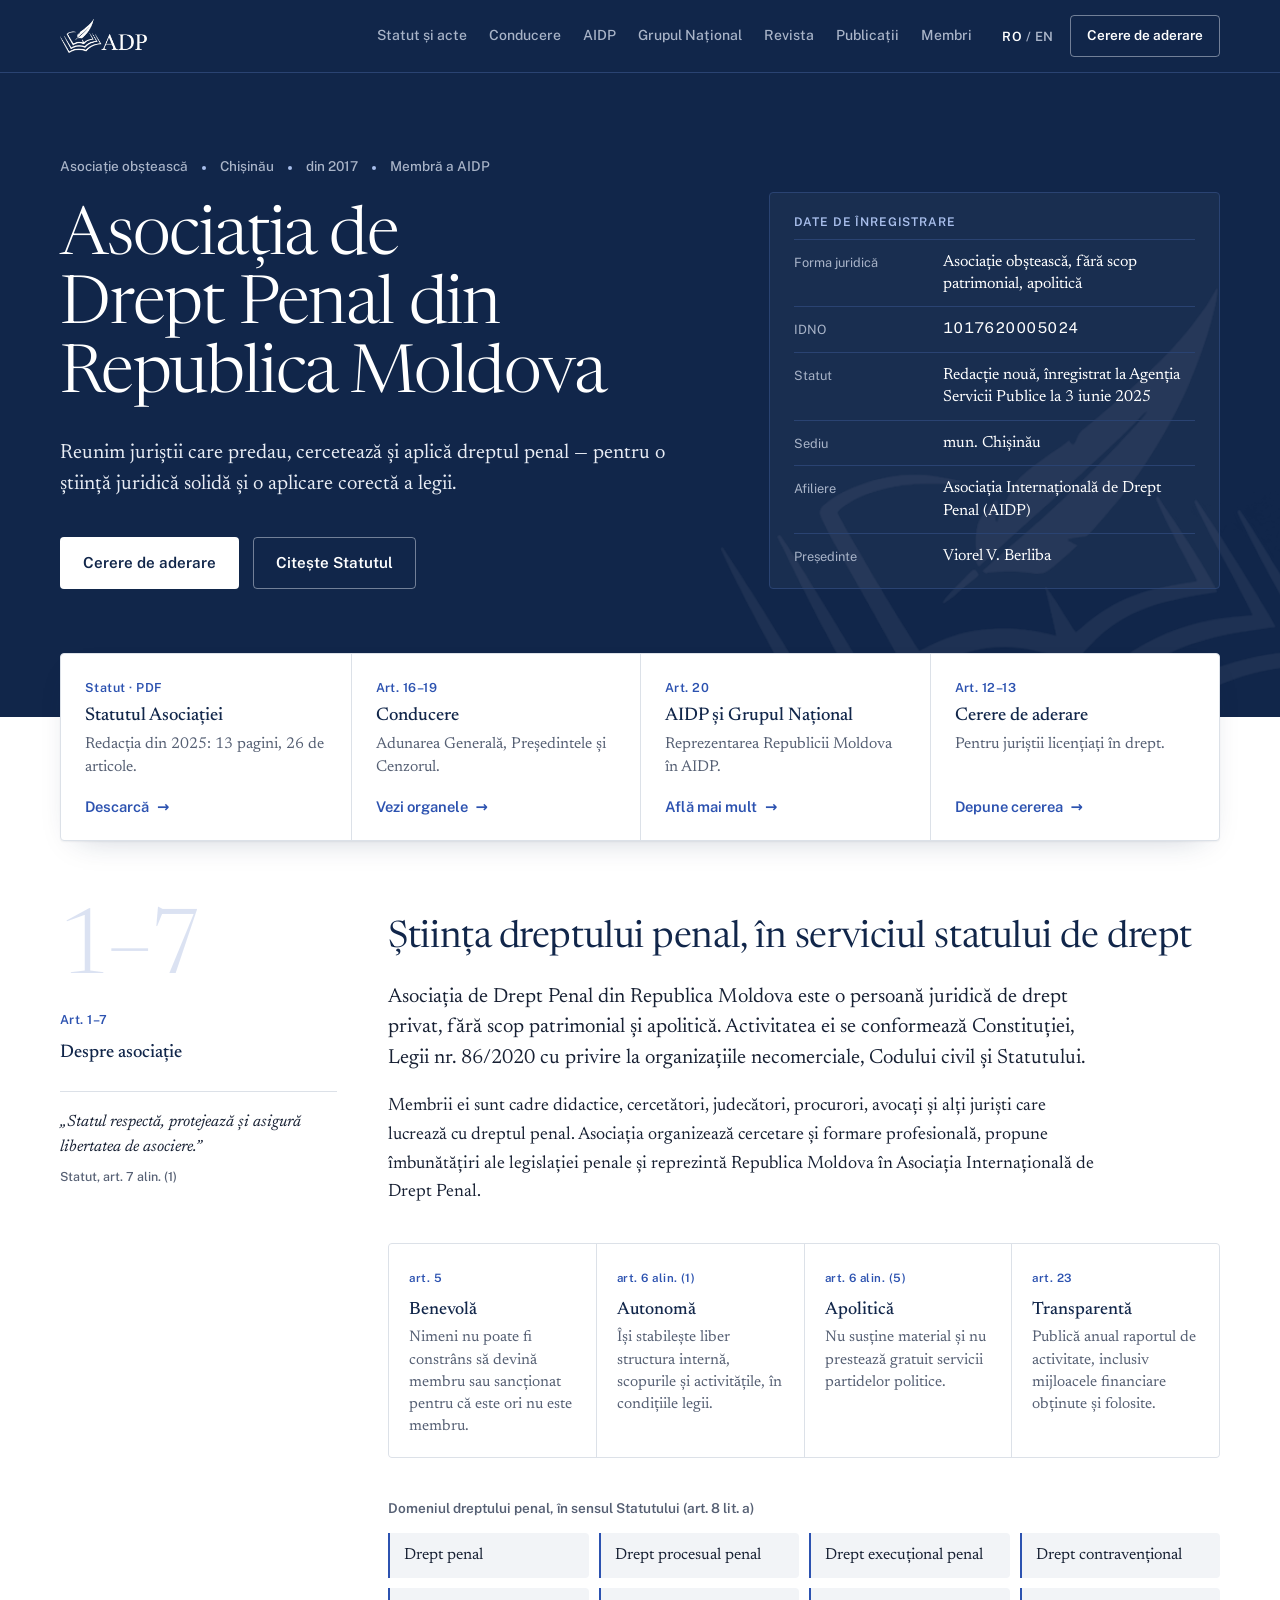
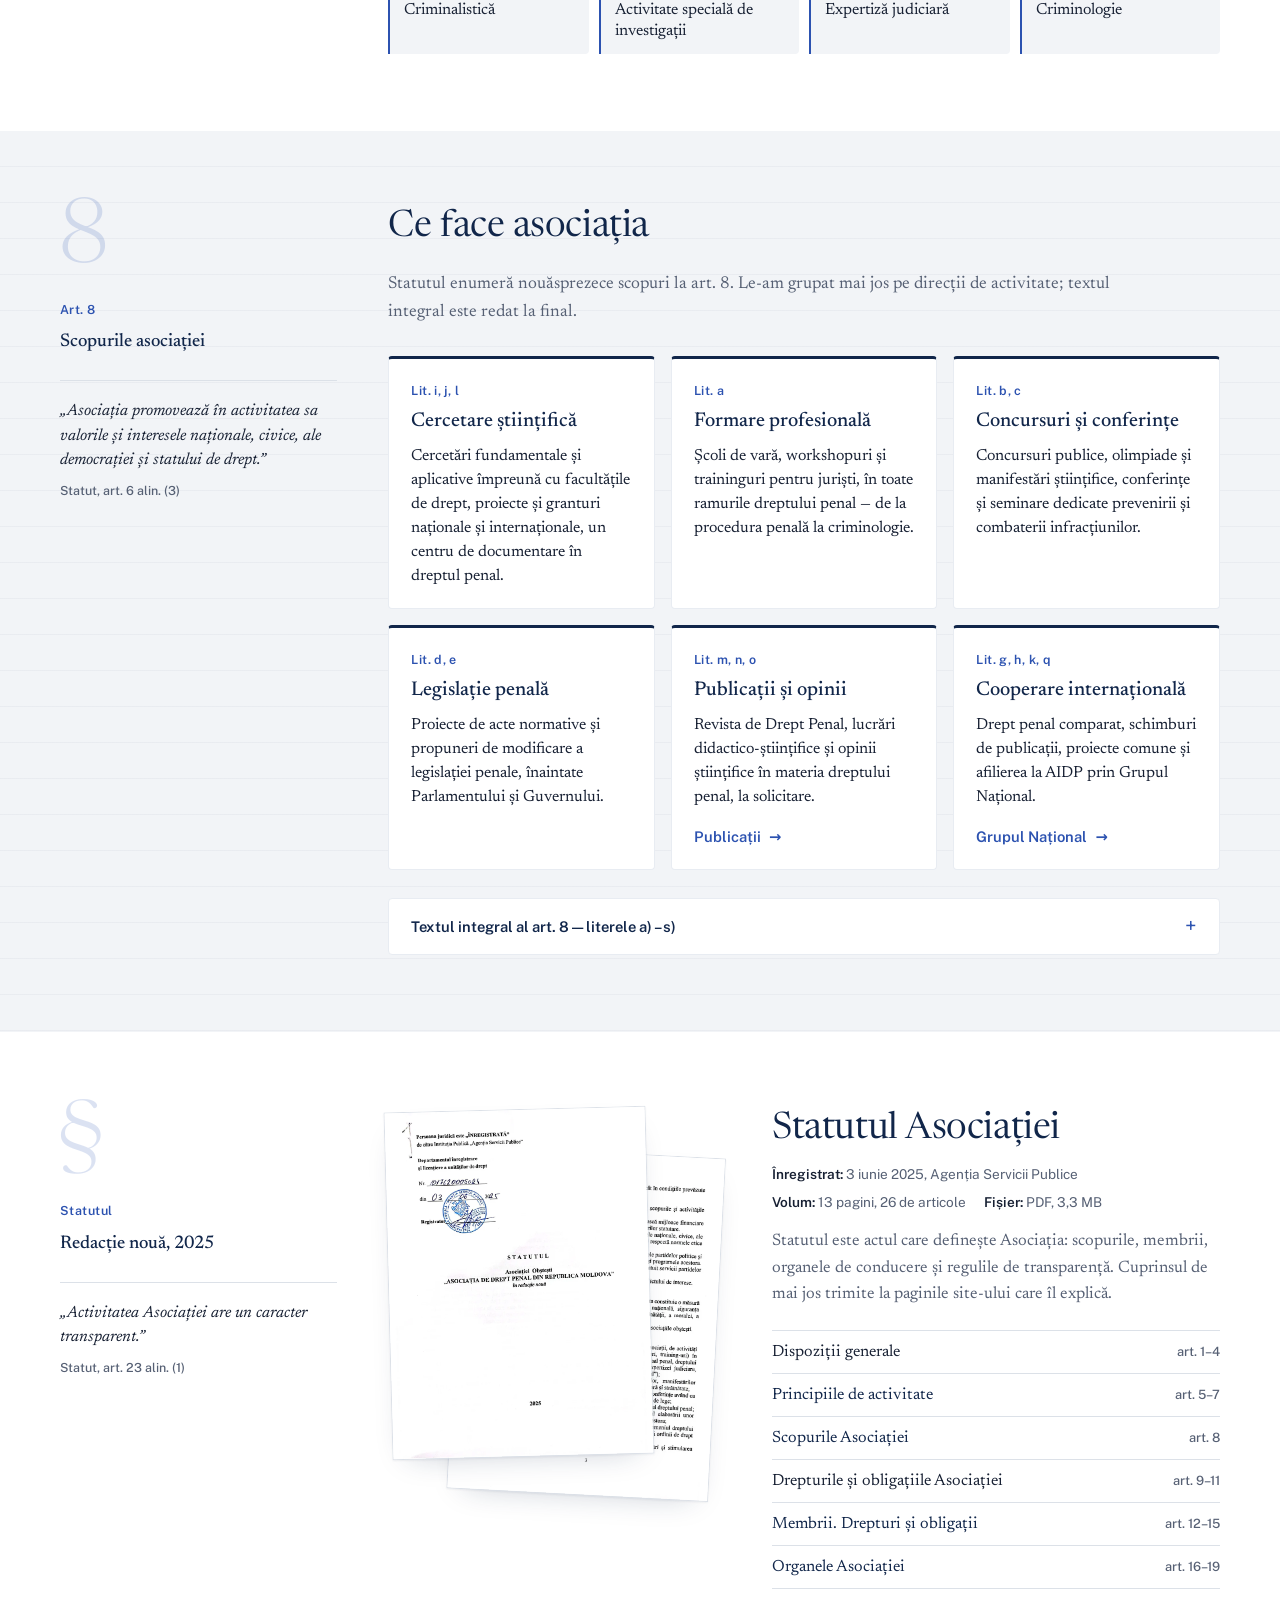
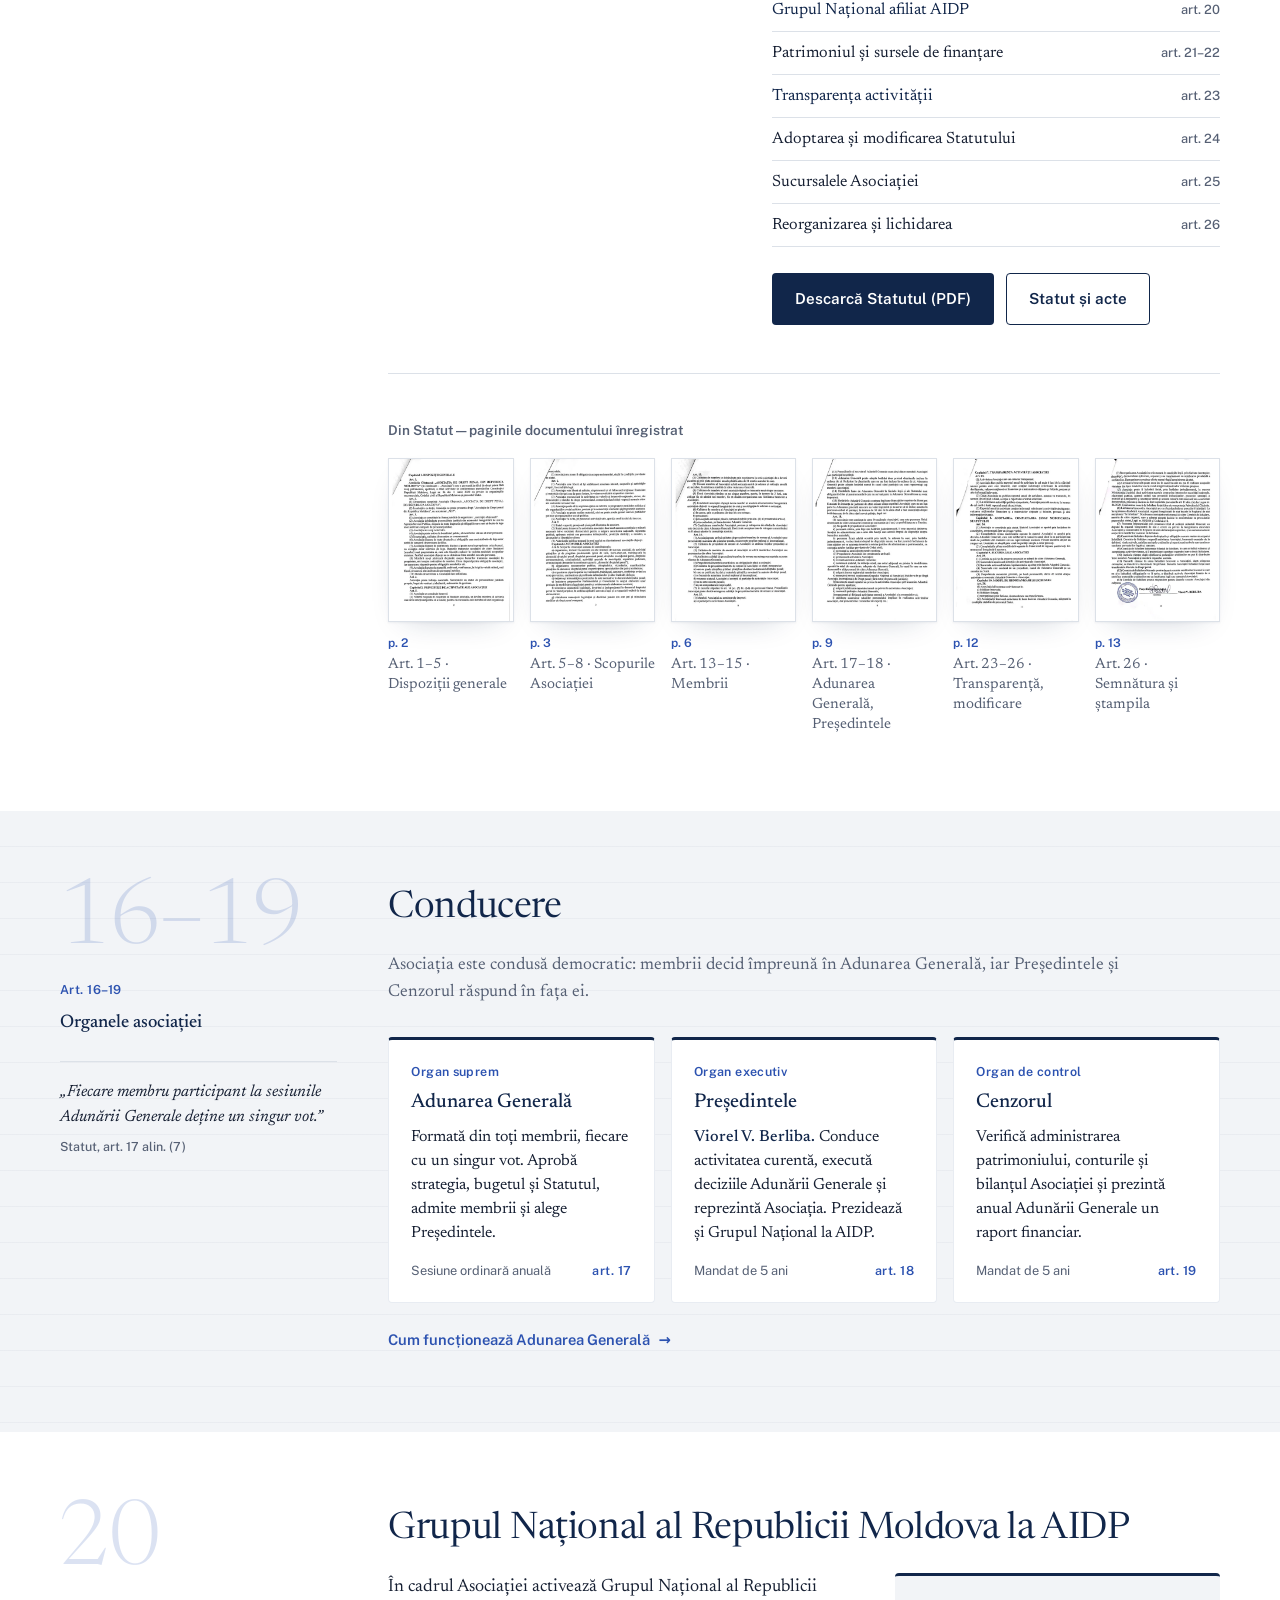
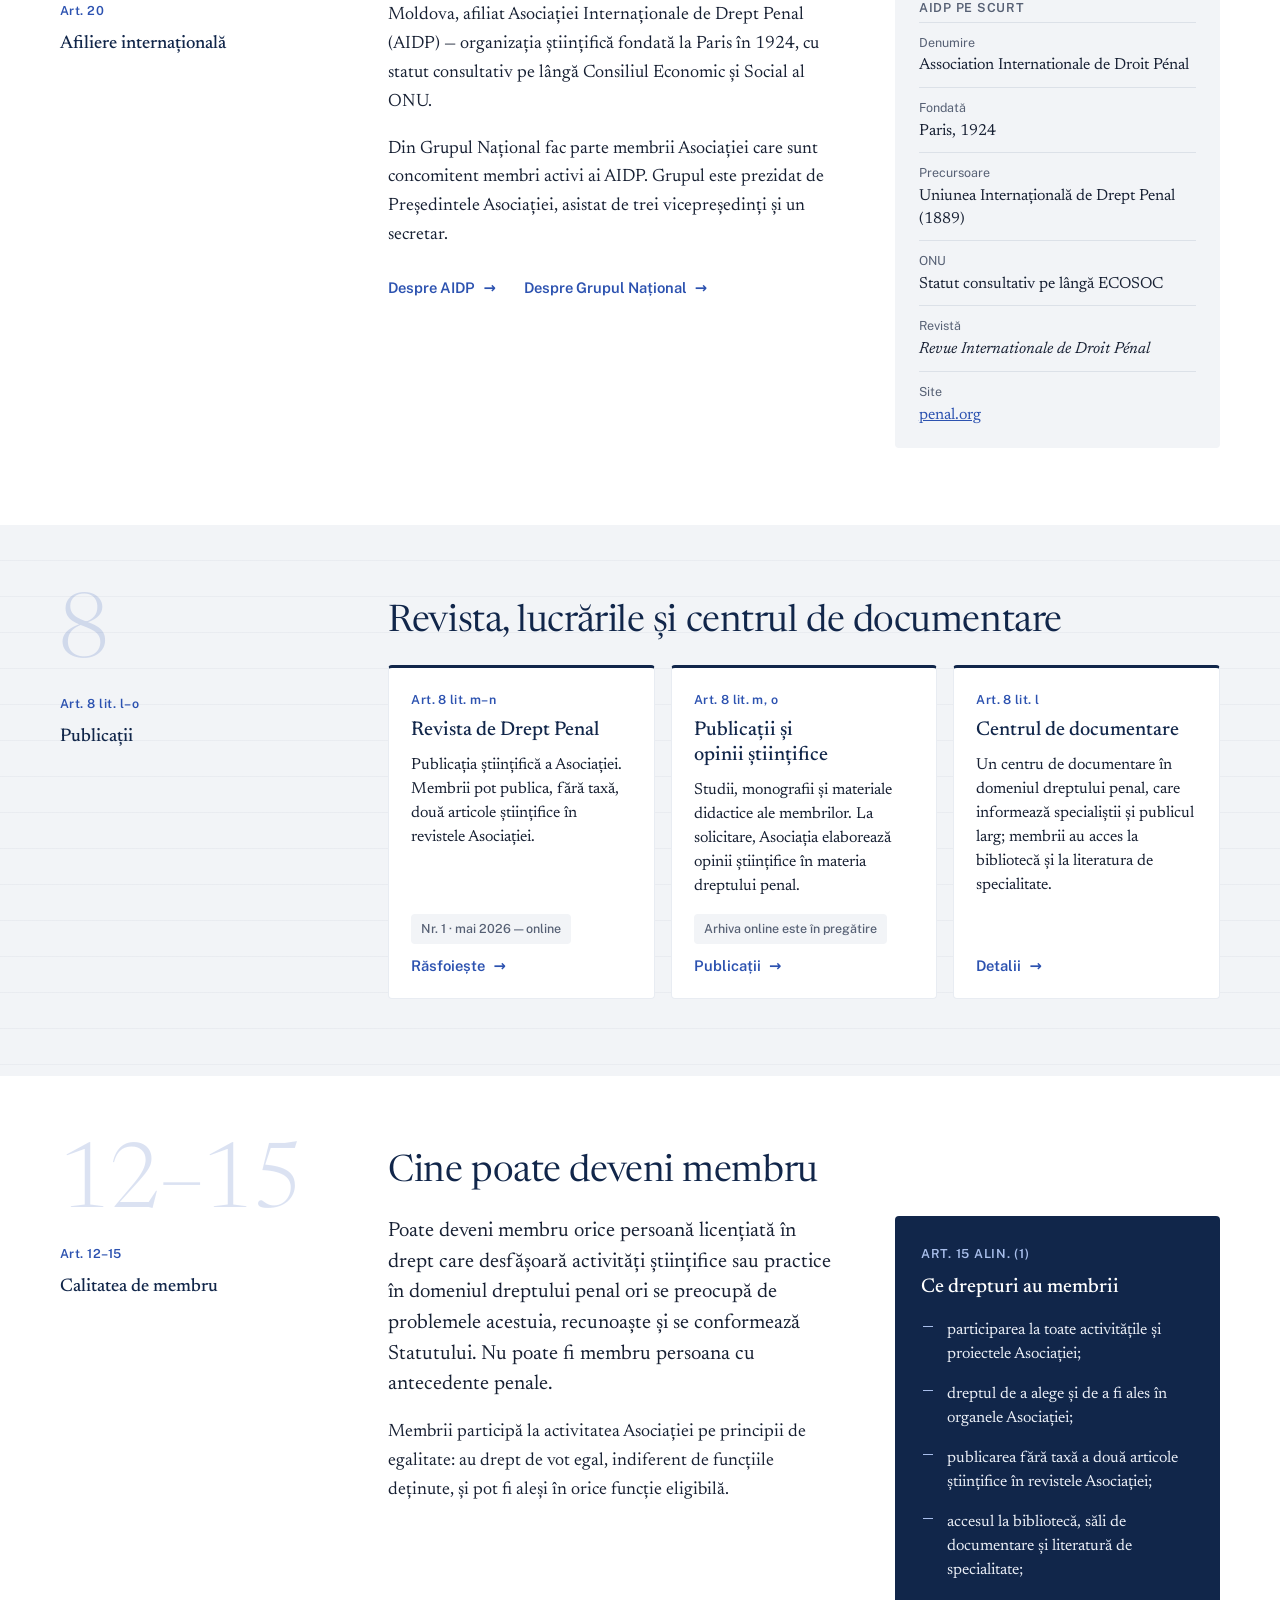
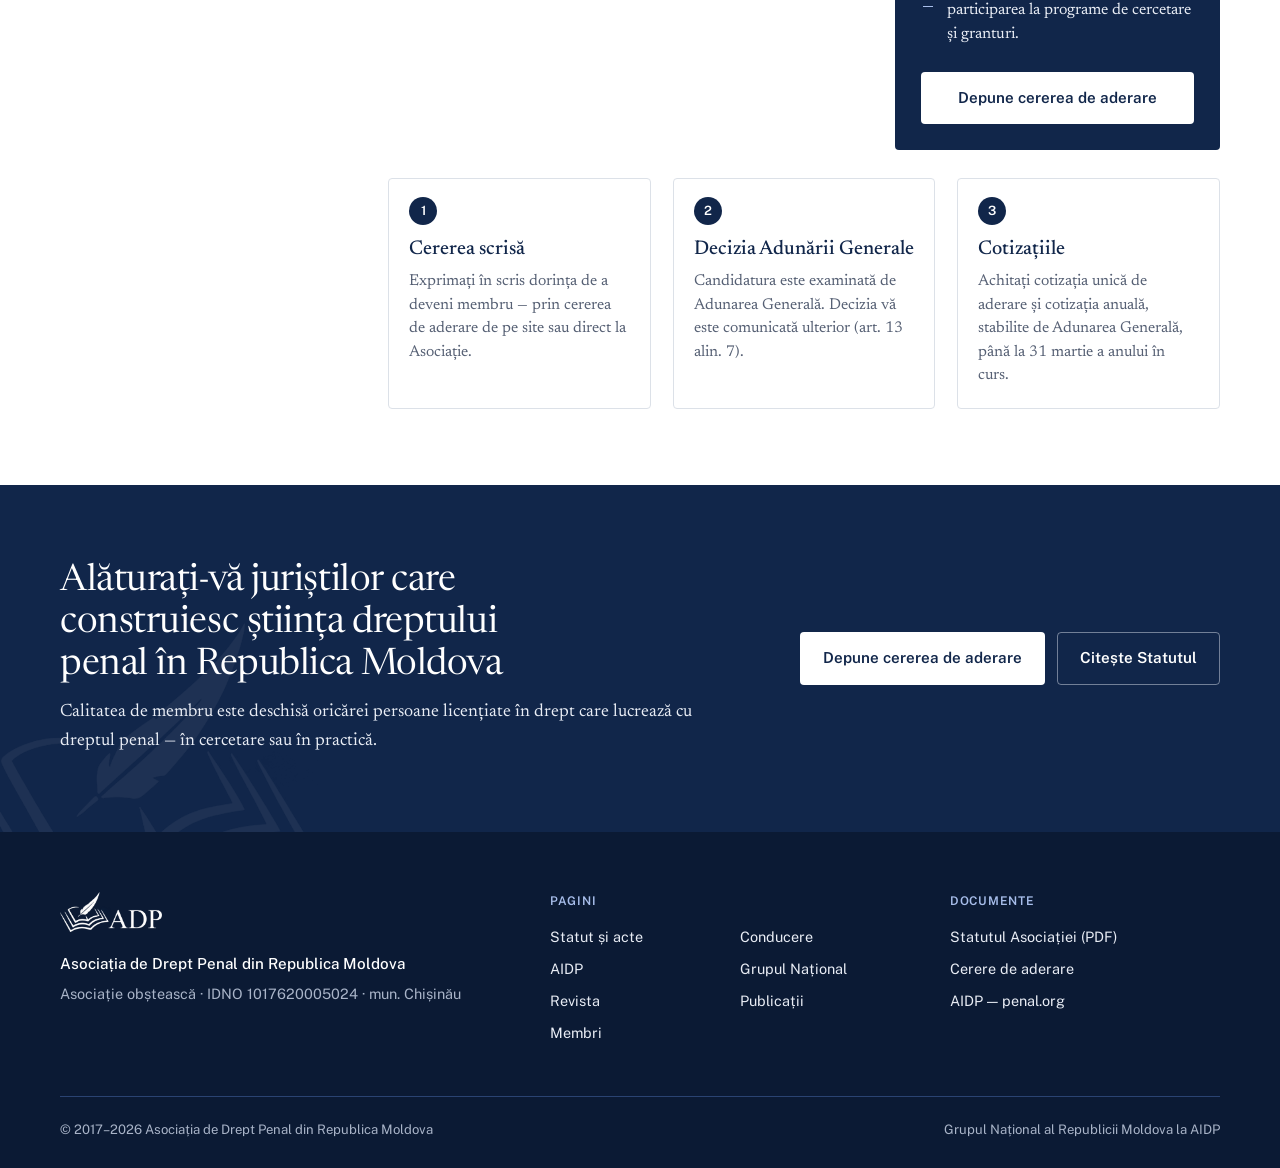
==== commit df20a297: "Add Revista de Drept Penal Nr. 1 as a page-flip reader - revista-nr-1.html: full-screen reader with " ====
--- a/index.html
+++ b/index.html
@@ -277,7 +277,7 @@
     <div class="folio__main">
       <h2 class="h2" data-i18n="home.pub.t">Revista, lucrările și centrul de documentare</h2>
       <div class="cards">
-        <article class="card"><span class="card__tag" data-i18n="pubc.1.tag">Art. 8 lit. m–n</span><h3 class="h3" data-i18n="pubc.1.t">Revista de Drept Penal</h3><p data-i18n="pubc.1.d">Publicația științifică a Asociației. Membrii pot publica, fără taxă, două articole științifice în revistele Asociației.</p><div class="card__foot"><span class="status" data-i18n="status.prep">Arhiva online este în pregătire</span><a class="arrow" href="revista.html" data-i18n="pub.c1.l">Revista</a></div></article>
+        <article class="card"><span class="card__tag" data-i18n="pubc.1.tag">Art. 8 lit. m–n</span><h3 class="h3" data-i18n="pubc.1.t">Revista de Drept Penal</h3><p data-i18n="pubc.1.d">Publicația științifică a Asociației. Membrii pot publica, fără taxă, două articole științifice în revistele Asociației.</p><div class="card__foot"><span class="status" data-i18n="status.nr1">Nr. 1 · mai 2026 — online</span><a class="arrow" href="revista-nr-1.html" data-i18n="pub.c1.l">Răsfoiește</a></div></article>
         <article class="card"><span class="card__tag" data-i18n="pubc.2.tag">Art. 8 lit. m, o</span><h3 class="h3" data-i18n="pubc.2.t">Publicații și opinii științifice</h3><p data-i18n="pubc.2.d">Studii, monografii și materiale didactice ale membrilor. La solicitare, Asociația elaborează opinii științifice în materia dreptului penal.</p><div class="card__foot"><span class="status" data-i18n="status.prep">Arhiva online este în pregătire</span><a class="arrow" href="publicatii.html" data-i18n="pub.c2.l">Publicații</a></div></article>
         <article class="card"><span class="card__tag" data-i18n="pubc.3.tag">Art. 8 lit. l</span><h3 class="h3" data-i18n="pubc.3.t">Centrul de documentare</h3><p data-i18n="pubc.3.d">Un centru de documentare în domeniul dreptului penal, care informează specialiștii și publicul larg; membrii au acces la bibliotecă și la literatura de specialitate.</p><div class="card__foot"><a class="arrow" href="publicatii.html#documentare" data-i18n="pub.c3.l">Detalii</a></div></article>
       </div>
--- a/assets/css/styles.css
+++ b/assets/css/styles.css
@@ -466,3 +466,19 @@
 
 /* ---------- ruled-paper texture on tinted bands ---------- */
 .sec-tint{background-color:var(--paper-2);background-image:repeating-linear-gradient(to bottom,transparent 0 35px,rgba(17,38,74,.04) 35px 36px)}
+
+/* ---------- journal issue (revista.html) ---------- */
+.issue{display:grid;grid-template-columns:minmax(0,280px) minmax(0,1fr);gap:clamp(28px,5vw,64px);align-items:start}
+.issue__cover{display:block;perspective:1200px;max-width:280px}
+.issue__cover img{border-radius:2px 6px 6px 2px;box-shadow:-1px 0 0 rgba(255,255,255,.25) inset,0 2px 4px rgba(17,38,74,.2),0 26px 50px -18px rgba(17,38,74,.55);transform:rotateY(-10deg);transform-origin:left center;transition:transform .5s cubic-bezier(.22,.61,.36,1)}
+.issue__cover:hover img{transform:rotateY(-2deg) translateY(-4px)}
+.issue .h2{margin-top:8px}
+.issue__mem{margin-top:10px;font-style:italic;color:var(--muted);font-size:1.05rem}
+.issue__list{counter-reset:art;margin-top:10px;border-top:1px solid var(--rule)}
+.issue__list li{counter-increment:art;border-bottom:1px solid var(--rule)}
+.issue__list a{display:grid;grid-template-columns:1.6em 1fr;column-gap:10px;padding:12px 0;text-decoration:none;color:inherit}
+.issue__list a::before{content:counter(art);grid-row:1/3;font-family:var(--sans);font-size:.8rem;font-weight:600;color:var(--seal);padding-top:3px}
+.issue__au{font-family:var(--sans);font-size:.74rem;font-weight:600;letter-spacing:.06em;text-transform:uppercase;color:var(--muted)}
+.issue__ti{font-size:1.06rem;line-height:1.35;color:var(--navy);margin-top:2px}
+.issue__list a:hover .issue__ti{color:var(--seal);text-decoration:underline;text-underline-offset:3px}
+@media (max-width:760px){.issue{grid-template-columns:1fr}.issue__cover{max-width:200px}}
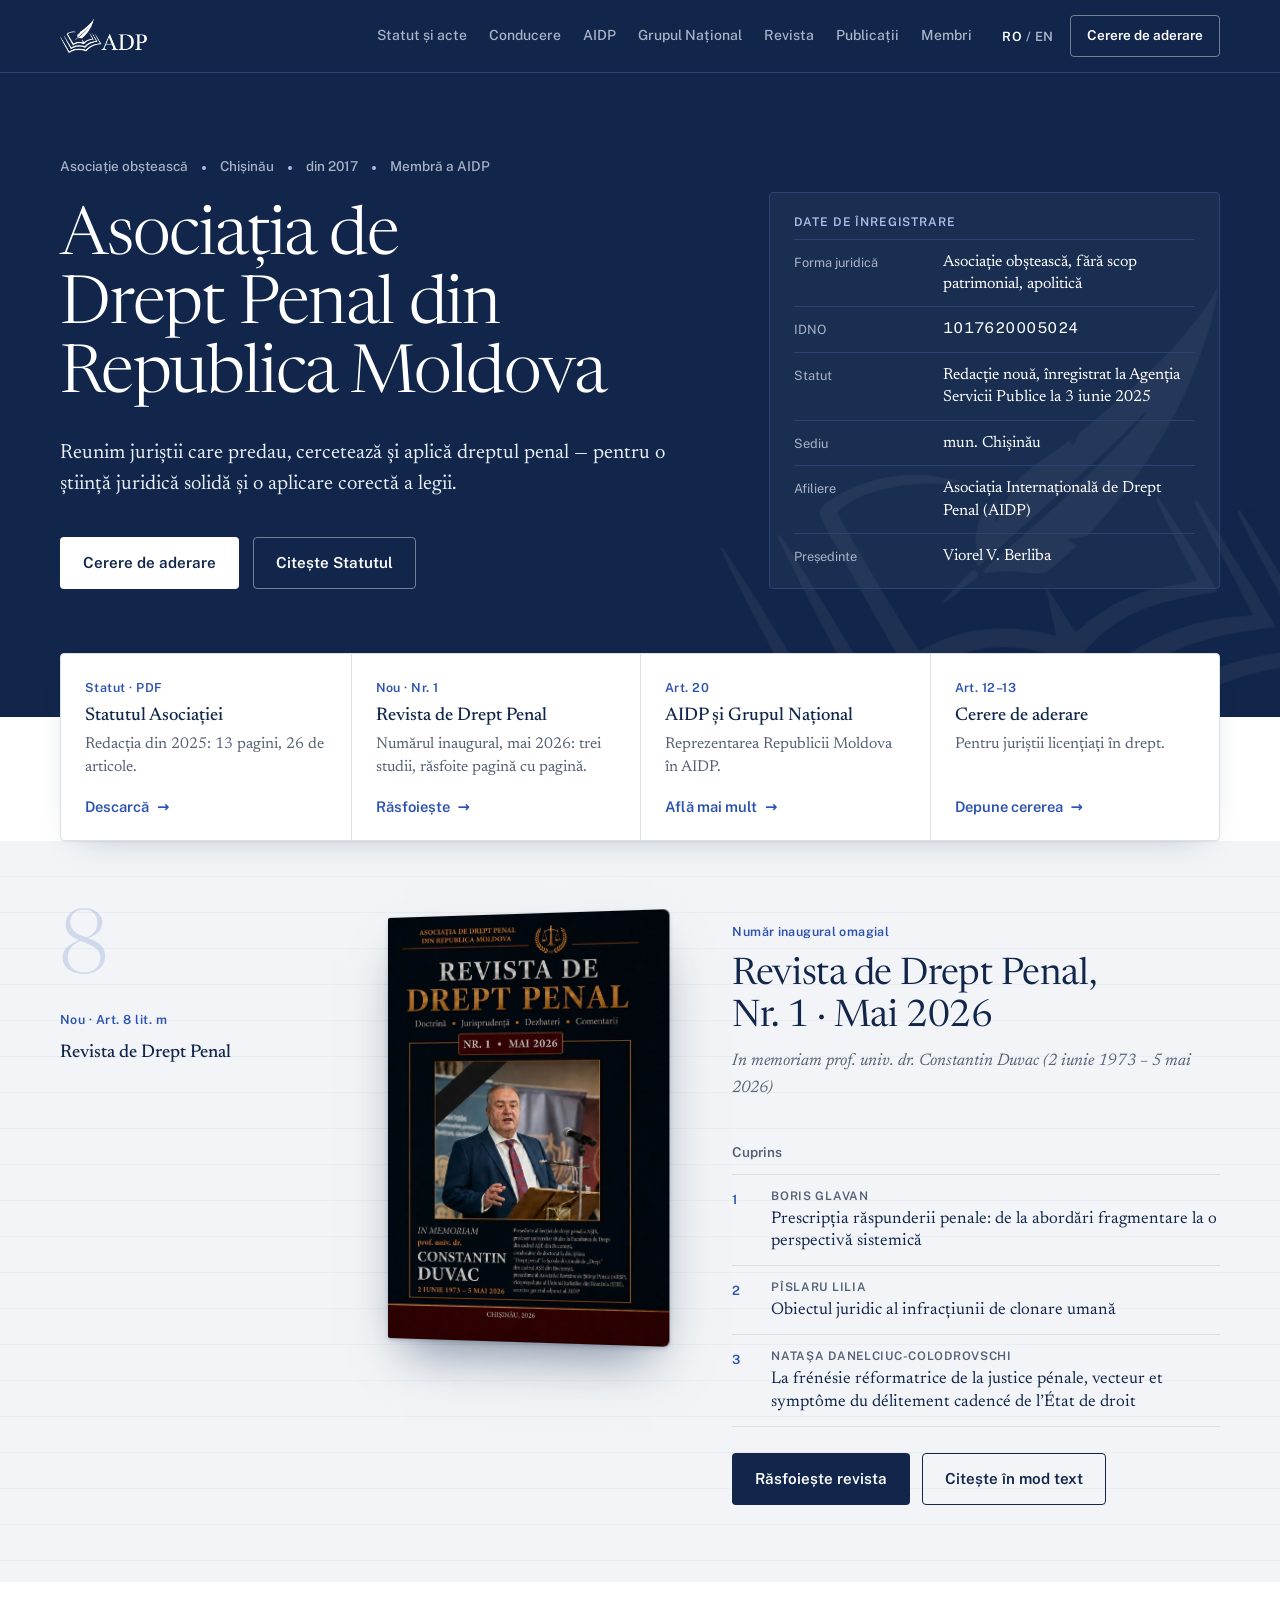
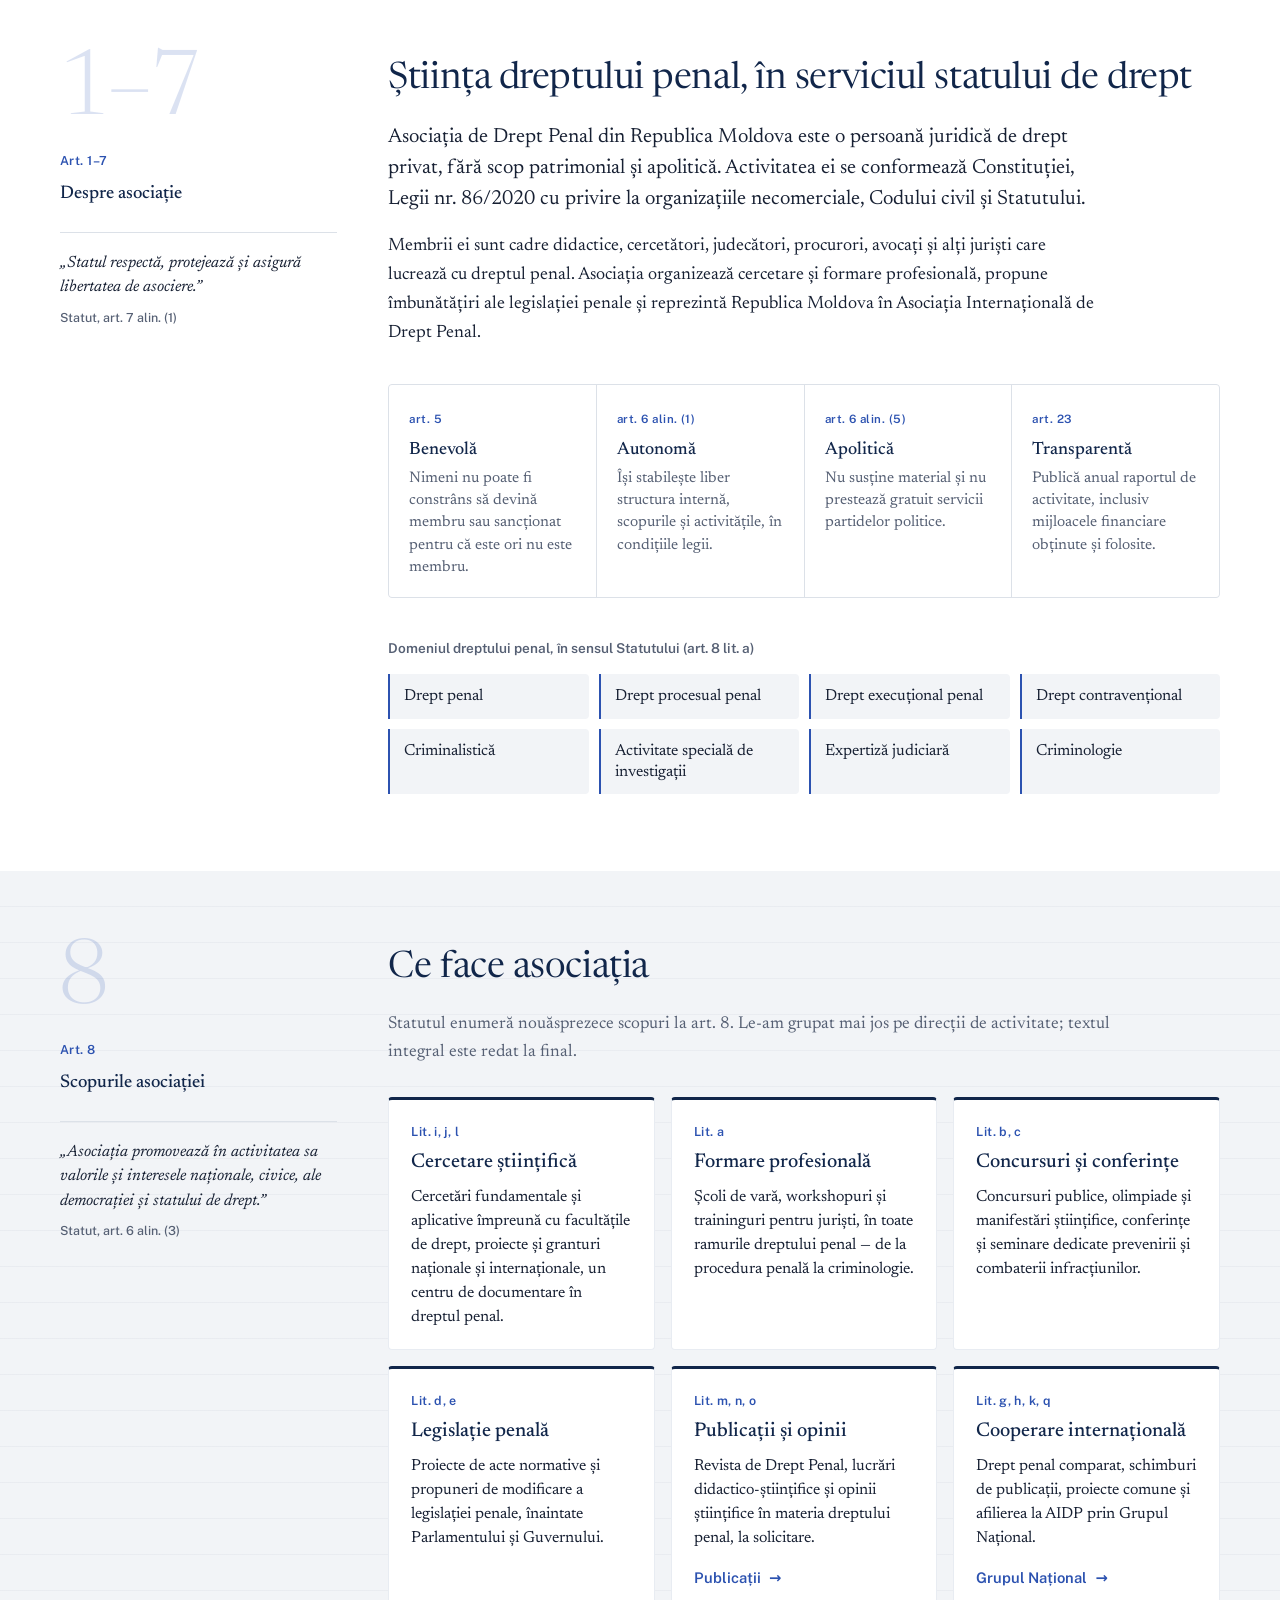
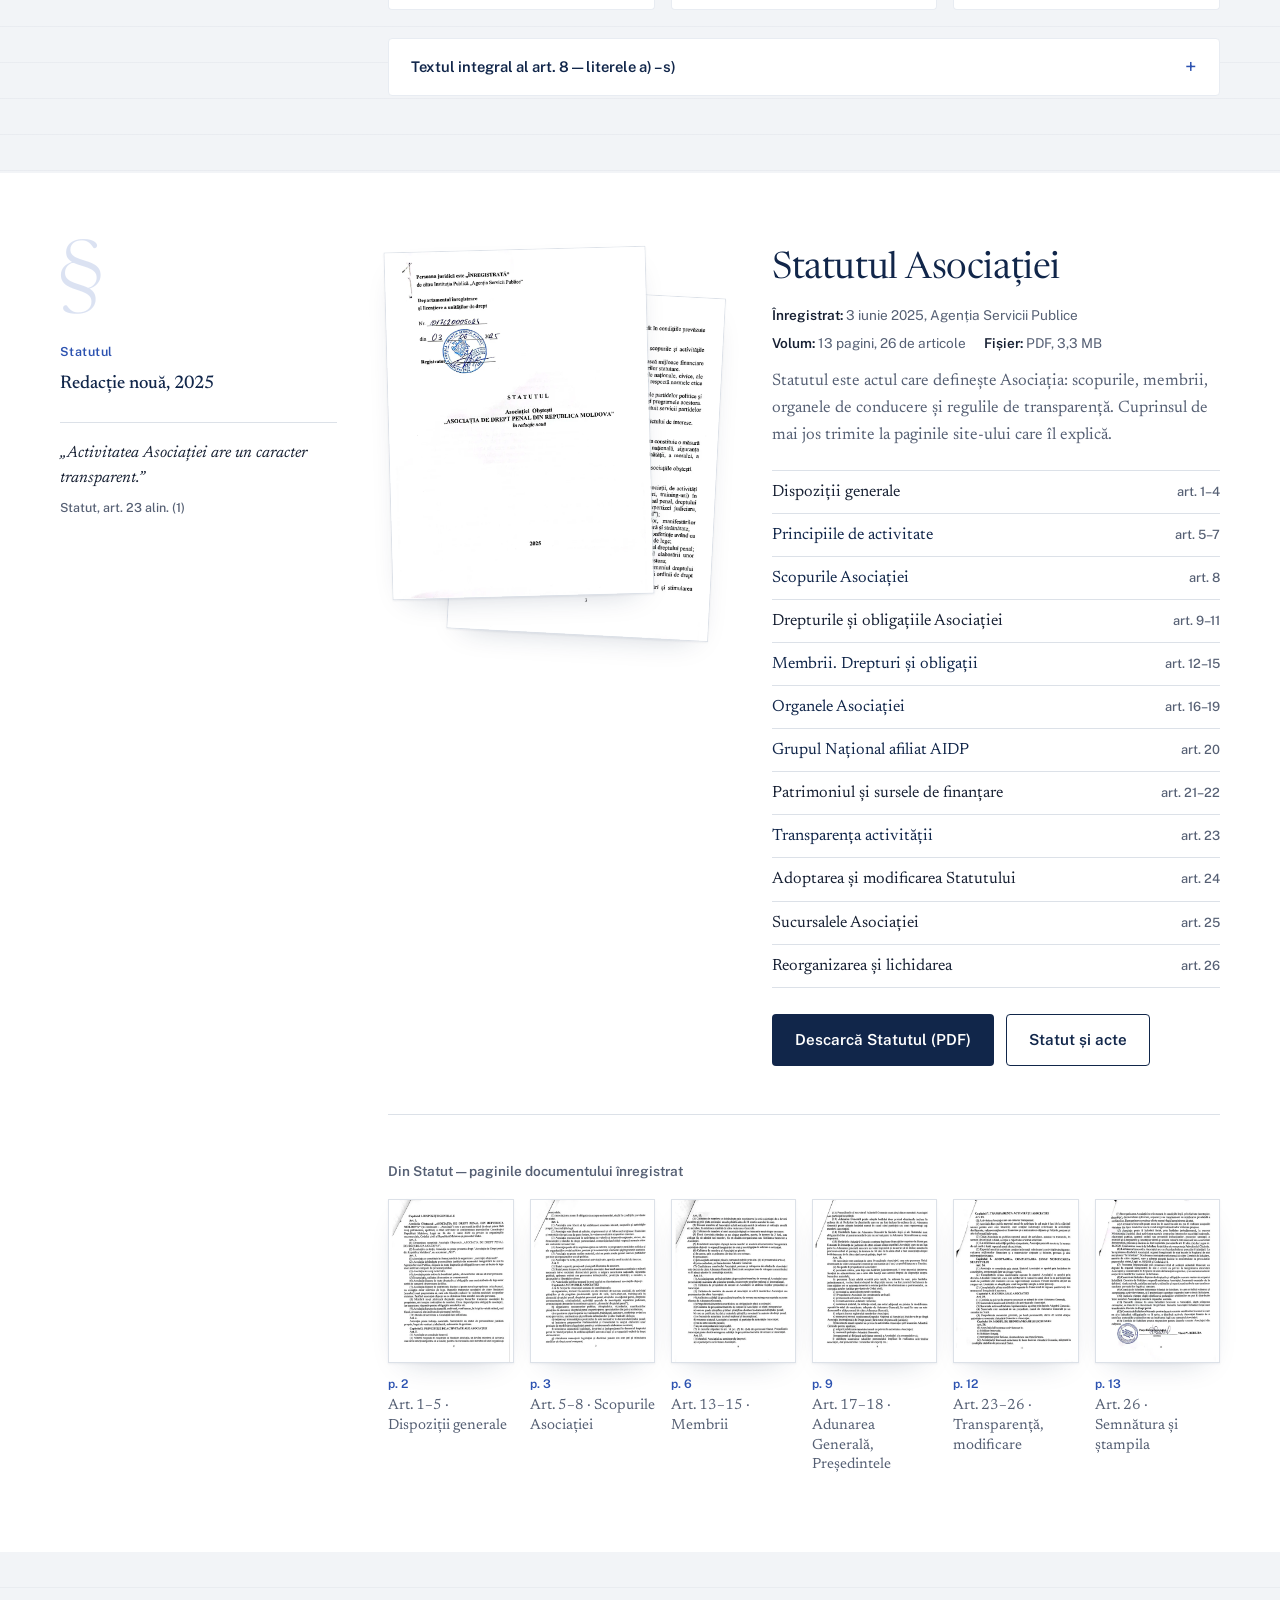
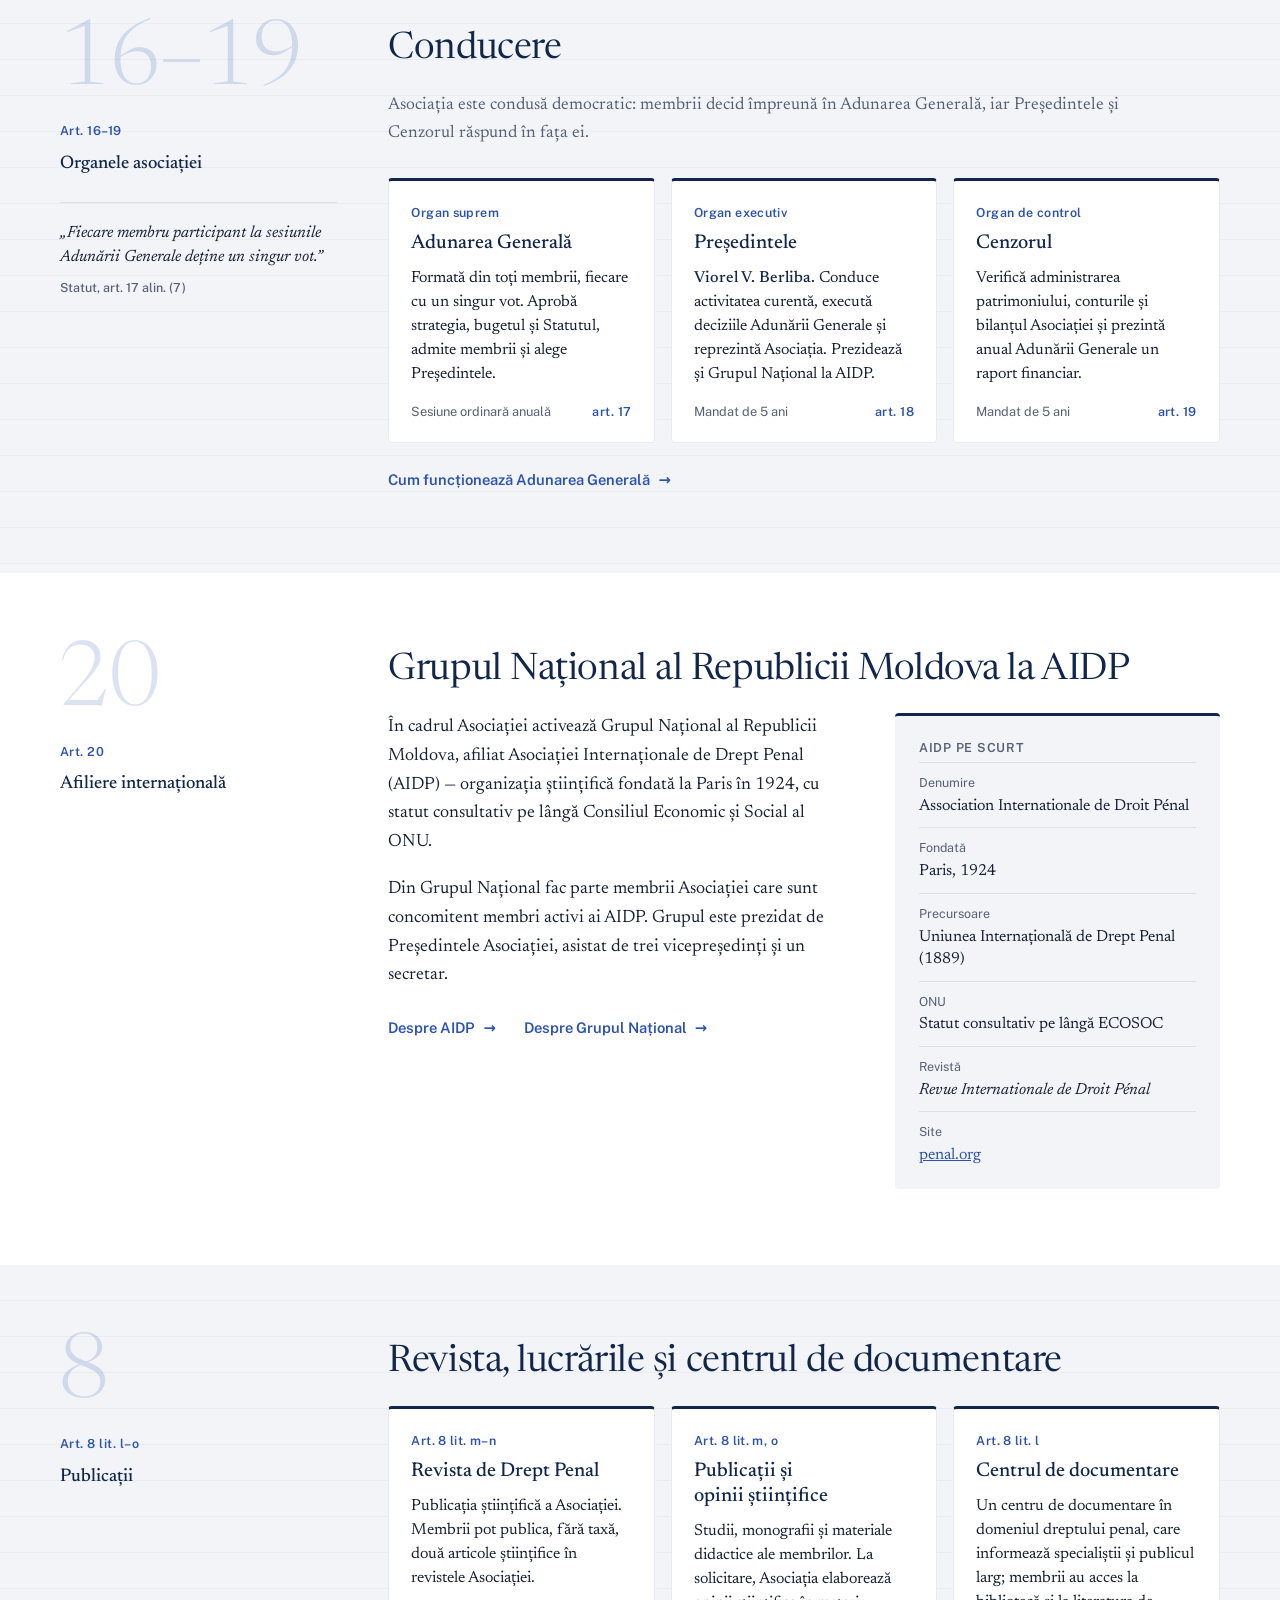
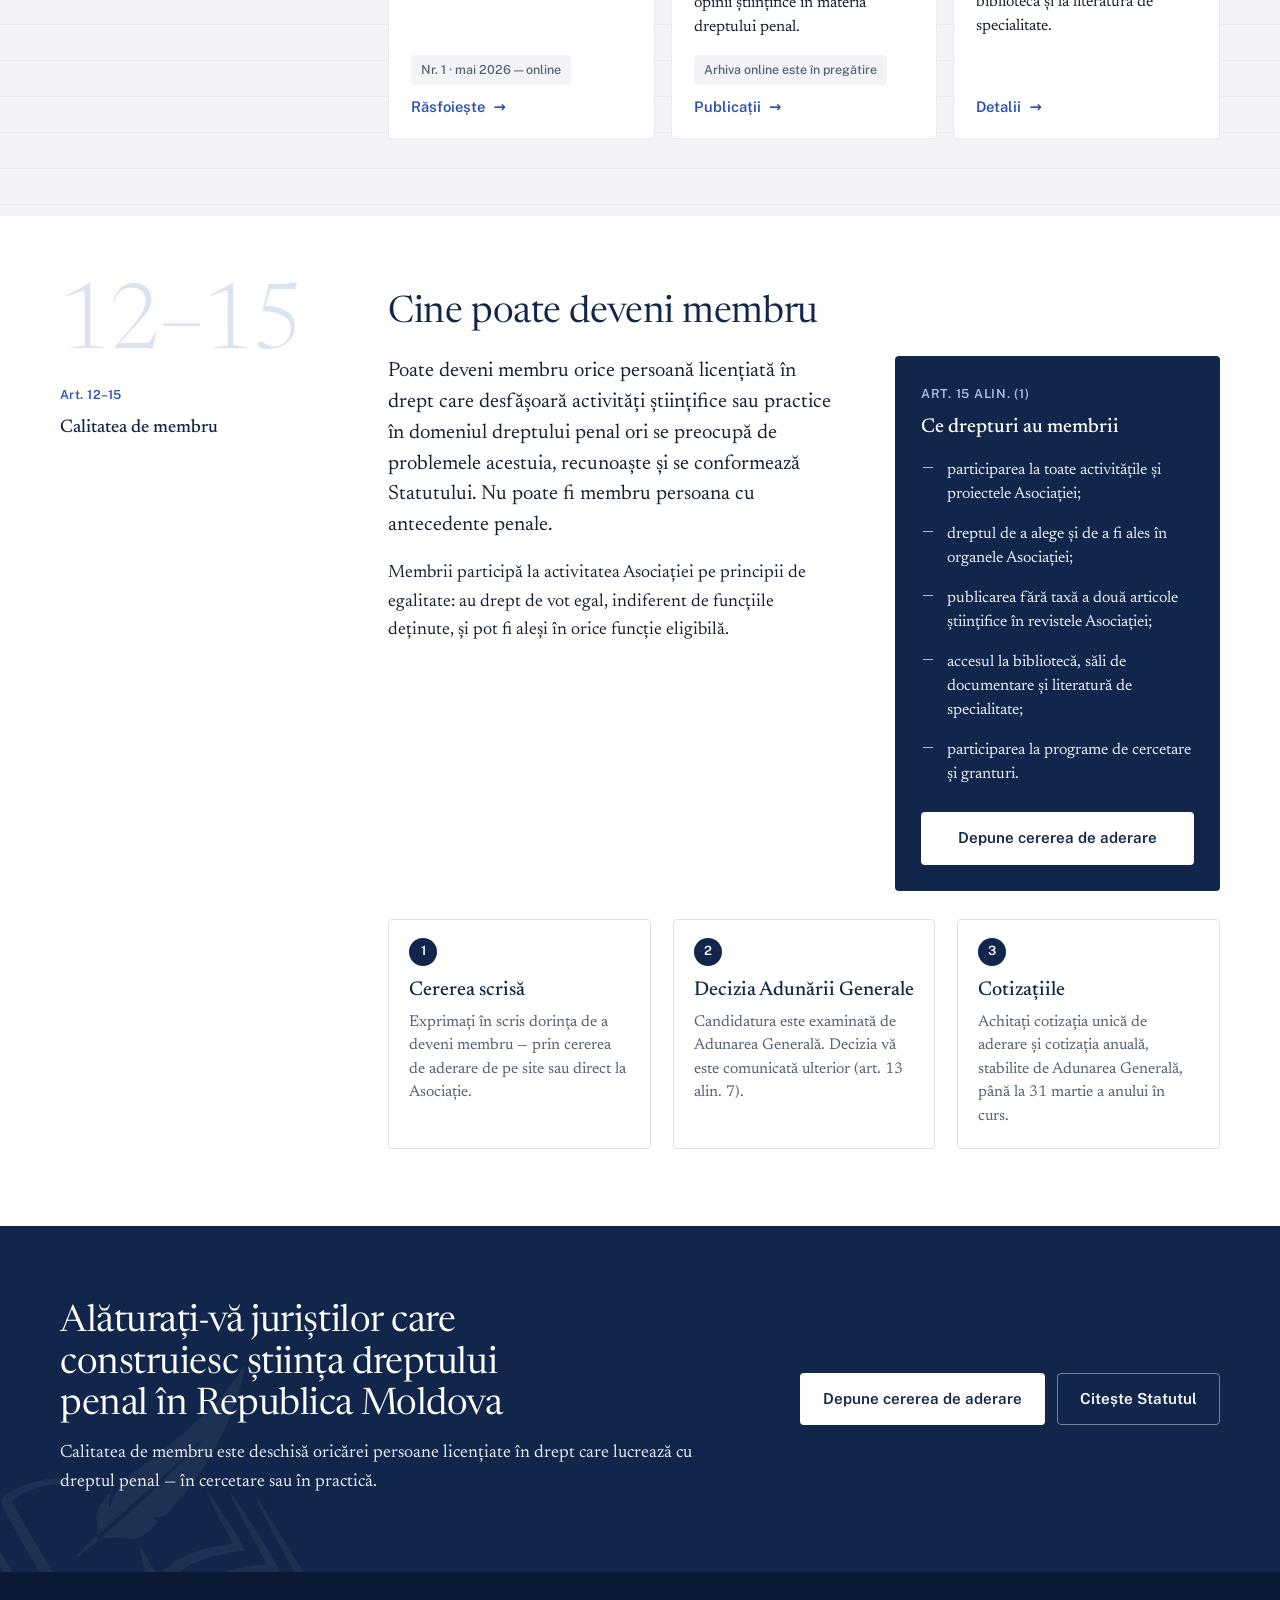
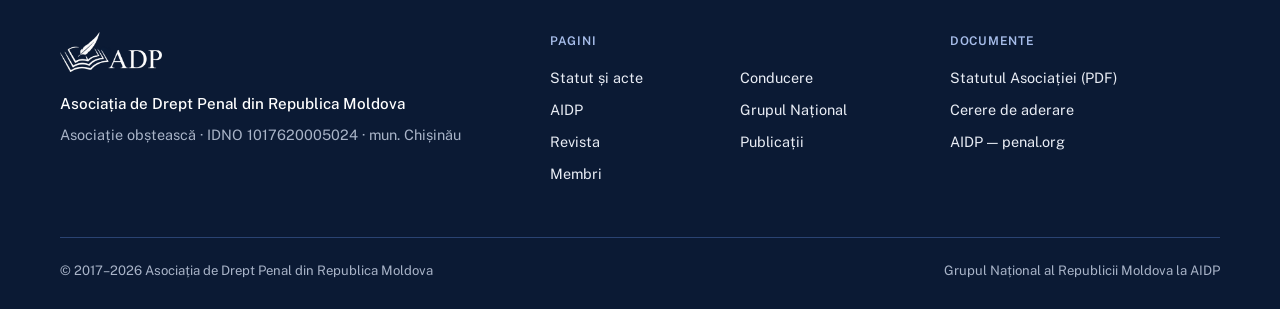
==== commit cd5bb3b4: "Feature Revista Nr. 1 on the homepage Add the issue (cover, contents, flip/read buttons) right below" ====
--- a/index.html
+++ b/index.html
@@ -70,12 +70,45 @@
   <div class="wrap">
     <nav class="quick__grid" aria-label="Acces rapid">
       <a href="assets/docs/statutul-adp-2025.pdf"><span class="cite" data-i18n="q.1.tag">Statut · PDF</span><span class="h3" data-i18n="q.1.t">Statutul Asociației</span><p data-i18n="q.1.d">Redacția din 2025: 13 pagini, 26 de articole.</p><span class="arrow" data-i18n="q.1.l">Descarcă</span></a>
-      <a href="conducere.html"><span class="cite" data-i18n="q.2.tag">Art. 16–19</span><span class="h3" data-i18n="q.2.t">Conducere</span><p data-i18n="q.2.d">Adunarea Generală, Președintele și Cenzorul.</p><span class="arrow" data-i18n="q.2.l">Vezi organele</span></a>
+      <a href="revista-nr-1.html"><span class="cite" data-i18n="q.2.tag">Nou · Nr. 1</span><span class="h3" data-i18n="q.2.t">Revista de Drept Penal</span><p data-i18n="q.2.d">Numărul inaugural, mai 2026: trei studii, răsfoite pagină cu pagină.</p><span class="arrow" data-i18n="q.2.l">Răsfoiește</span></a>
       <a href="grup-national.html"><span class="cite" data-i18n="q.3.tag">Art. 20</span><span class="h3" data-i18n="q.3.t">AIDP și Grupul Național</span><p data-i18n="q.3.d">Reprezentarea Republicii Moldova în AIDP.</p><span class="arrow" data-i18n="q.3.l">Află mai mult</span></a>
       <a href="membri.html#aderare"><span class="cite" data-i18n="q.4.tag">Art. 12–13</span><span class="h3" data-i18n="q.4.t">Cerere de aderare</span><p data-i18n="q.4.d">Pentru juriștii licențiați în drept.</p><span class="arrow" data-i18n="q.4.l">Depune cererea</span></a>
     </nav>
   </div>
 </div>
+
+<section class="sec sec-tint" id="revista">
+  <div class="wrap folio">
+    <div class="folio__margin"><div class="folio__margin-inner">
+      <span class="folio__num" aria-hidden="true">8</span>
+      <span class="cite" data-i18n="home.rev.c">Nou · Art. 8 lit. m</span>
+      <span class="cite-name" data-i18n="home.rev.n">Revista de Drept Penal</span>
+      
+    </div></div>
+    <div class="folio__main">
+      <div class="issue">
+        <a class="issue__cover" href="revista-nr-1.html" aria-label="Răsfoiește Revista de Drept Penal, Nr. 1">
+          <img src="assets/revista/nr-1/coperta-mica.webp" width="520" height="780" alt="Coperta Revistei de Drept Penal, Nr. 1, mai 2026" />
+        </a>
+        <div>
+          <span class="card__tag" data-i18n="iss.kicker">Număr inaugural omagial</span>
+          <h2 class="h2" data-i18n="iss.t">Revista de Drept Penal, Nr. 1 · Mai 2026</h2>
+          <p class="issue__mem" data-i18n="iss.mem">In memoriam prof. univ. dr. Constantin Duvac (2 iunie 1973 – 5 mai 2026)</p>
+          <p class="domains-label" data-i18n="iss.label">Cuprins</p>
+          <ol class="issue__list">
+            <li><a href="revista-nr-1.html#a1"><span class="issue__au">Boris GLAVAN</span><span class="issue__ti">Prescripția răspunderii penale: de la abordări fragmentare la o perspectivă sistemică</span></a></li>
+            <li><a href="revista-nr-1.html#a2"><span class="issue__au">PÎSLARU LILIA</span><span class="issue__ti">Obiectul juridic al infracțiunii de clonare umană</span></a></li>
+            <li><a href="revista-nr-1.html#a3"><span class="issue__au">Nataşa DANELCIUC-COLODROVSCHI</span><span class="issue__ti">La frénésie réformatrice de la justice pénale, vecteur et symptôme du délitement cadencé de l’État de droit</span></a></li>
+          </ol>
+          <div class="btns">
+            <a class="btn btn-primary" href="revista-nr-1.html" data-i18n="iss.b1">Răsfoiește revista</a>
+            <a class="btn btn-line" href="revista-nr-1.html#text" data-i18n="iss.b2">Citește în mod text</a>
+          </div>
+        </div>
+      </div>
+    </div>
+  </div>
+</section>
 
 <section class="sec" id="despre">
   <div class="wrap folio">
